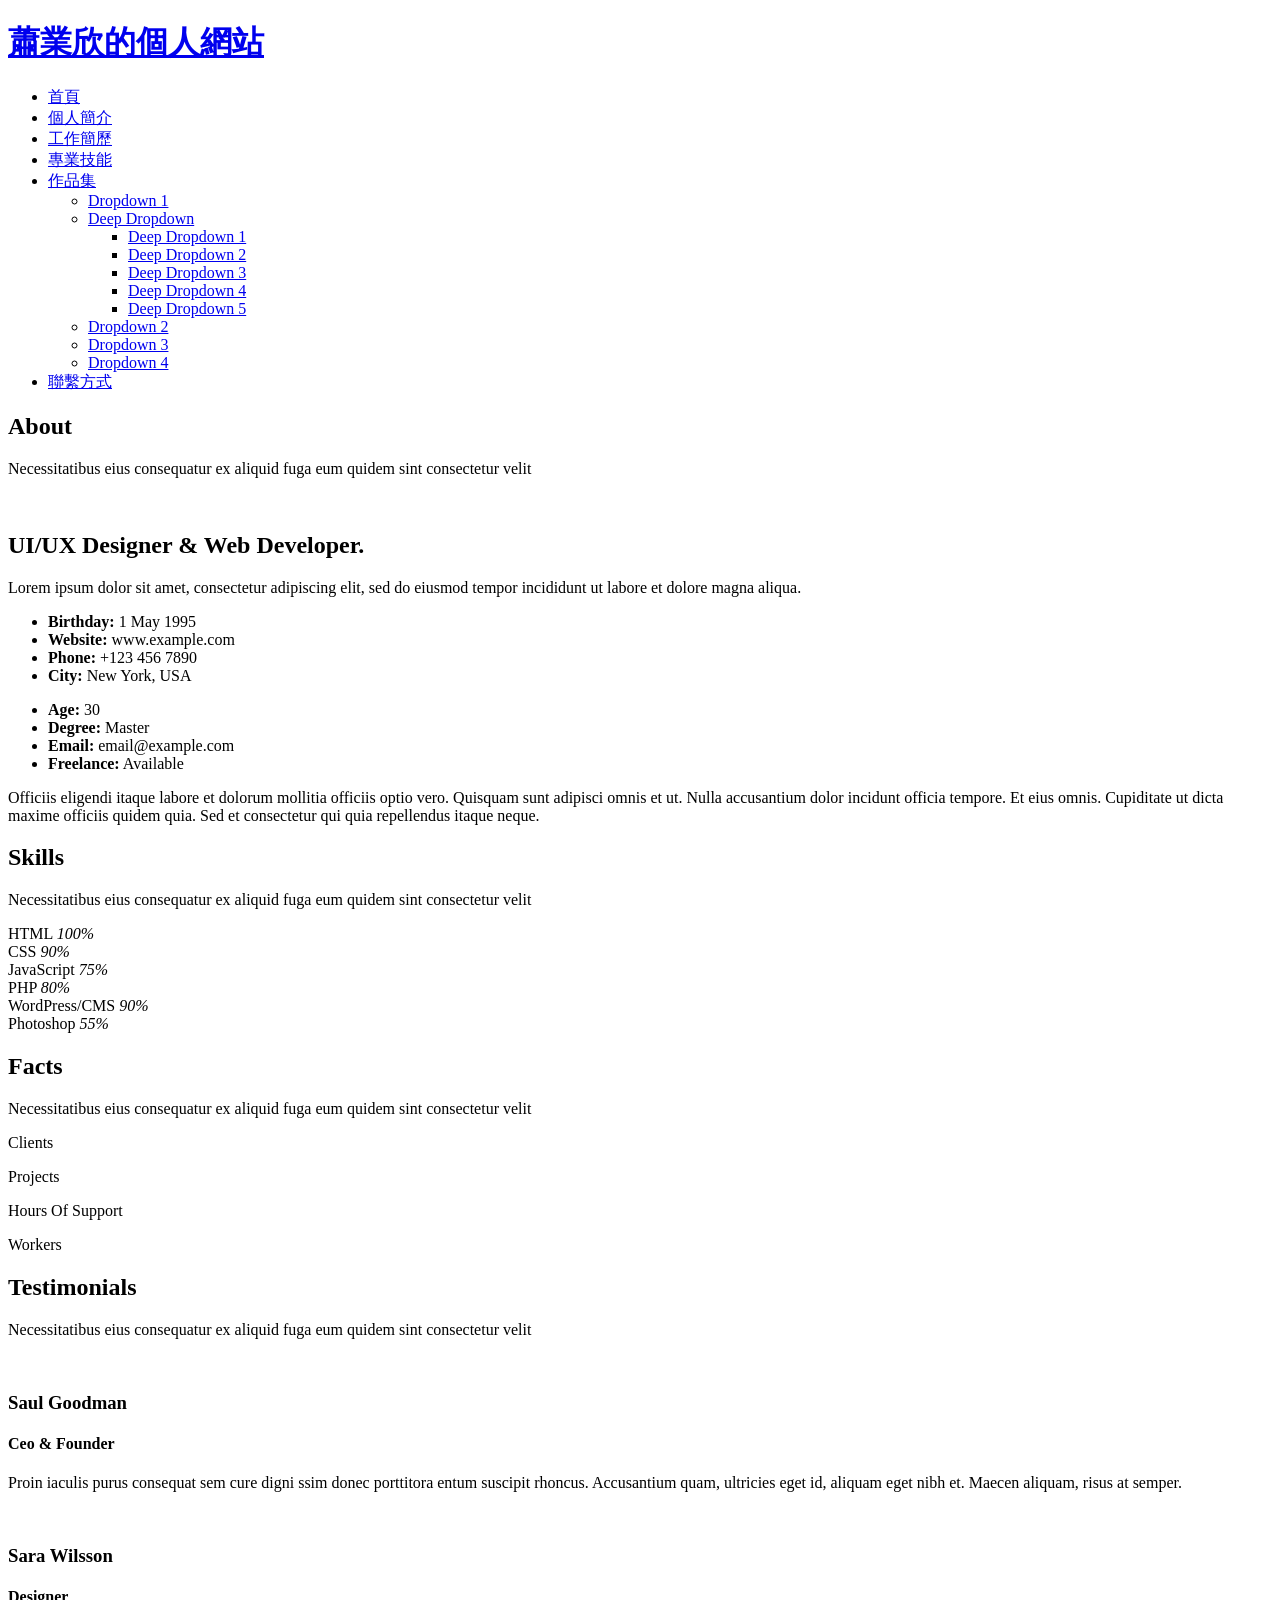
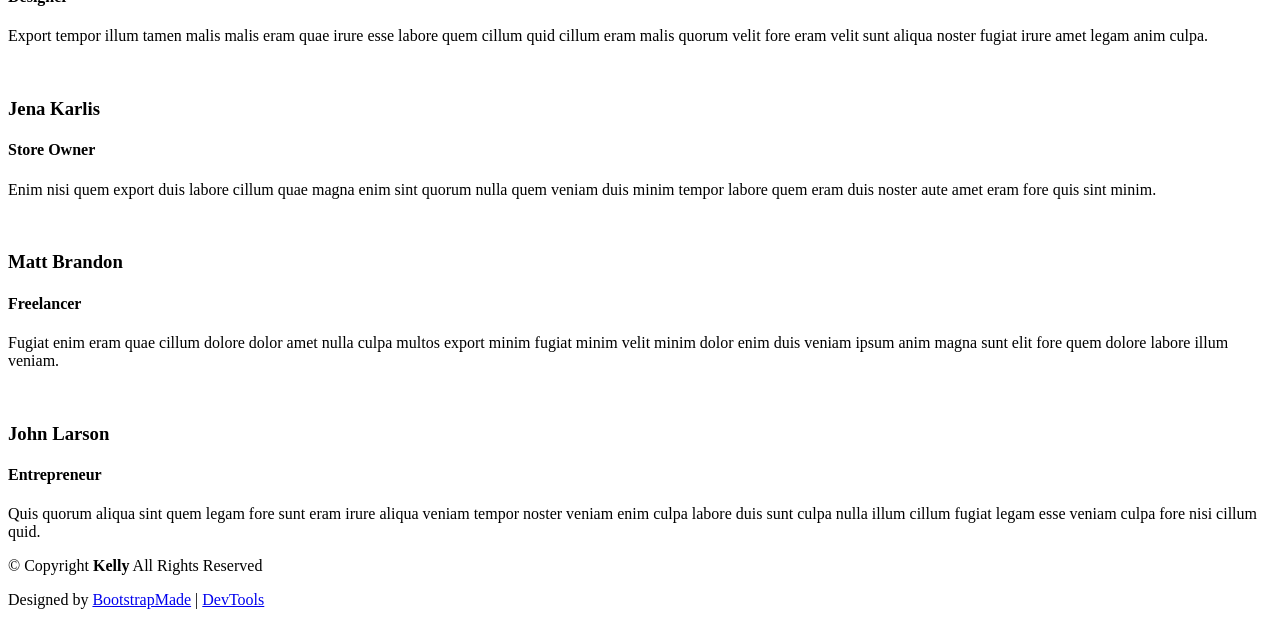
==== about.html @ e8764e99 "Add files via upload" ====
<!DOCTYPE html>
<html lang="en">

<head>
  <meta charset="utf-8">
  <meta content="width=device-width, initial-scale=1.0" name="viewport">
  <title>About - Kelly Bootstrap Template</title>
  <meta name="description" content="">
  <meta name="keywords" content="">

  <!-- Favicons -->
  <link href="assets/img/favicon.png" rel="icon">
  <link href="assets/img/apple-touch-icon.png" rel="apple-touch-icon">

  <!-- Fonts -->
  <link href="https://fonts.googleapis.com" rel="preconnect">
  <link href="https://fonts.gstatic.com" rel="preconnect" crossorigin>
  <link href="https://fonts.googleapis.com/css2?family=Roboto:ital,wght@0,100;0,300;0,400;0,500;0,700;0,900;1,100;1,300;1,400;1,500;1,700;1,900&family=Poppins:ital,wght@0,100;0,200;0,300;0,400;0,500;0,600;0,700;0,800;0,900;1,100;1,200;1,300;1,400;1,500;1,600;1,700;1,800;1,900&family=Raleway:ital,wght@0,100;0,200;0,300;0,400;0,500;0,600;0,700;0,800;0,900;1,100;1,200;1,300;1,400;1,500;1,600;1,700;1,800;1,900&display=swap" rel="stylesheet">

  <!-- Vendor CSS Files -->
  <link href="assets/vendor/bootstrap/css/bootstrap.min.css" rel="stylesheet">
  <link href="assets/vendor/bootstrap-icons/bootstrap-icons.css" rel="stylesheet">
  <link href="assets/vendor/aos/aos.css" rel="stylesheet">
  <link href="assets/vendor/swiper/swiper-bundle.min.css" rel="stylesheet">
  <link href="assets/vendor/glightbox/css/glightbox.min.css" rel="stylesheet">

  <!-- Main CSS File -->
  <link href="assets/css/main.css" rel="stylesheet">

  <!-- =======================================================
  * Template Name: Kelly
  * Template URL: https://bootstrapmade.com/kelly-free-bootstrap-cv-resume-html-template/
  * Updated: Aug 07 2024 with Bootstrap v5.3.3
  * Author: BootstrapMade.com
  * License: https://bootstrapmade.com/license/
  ======================================================== -->
</head>

<body class="about-page">

 <header id="header" class="header d-flex align-items-center light-background sticky-top">
    <div class="container-fluid position-relative d-flex align-items-center justify-content-between">

      <a href="index.html" class="logo d-flex align-items-center me-auto me-xl-0">
        <!-- Uncomment the line below if you also wish to use an image logo -->
        <!-- <img src="assets/img/logo.png" alt=""> -->
        <h1 class="sitename">蕭業欣的個人網站</h1>
      </a>

      <nav id="navmenu" class="navmenu">
        <ul>
          <li><a href="index.html" class="active">首頁</a></li>
          <li><a href="about.html">個人簡介</a></li>
          <li><a href="resume.html">工作簡歷</a></li>
          <li><a href="services.html">專業技能</a></li>
          <!--<li><a href="portfolio.html">Portfolio</a></li>-->
          <li class="dropdown"><a href="#"><span>作品集</span> <i class="bi bi-chevron-down toggle-dropdown"></i></a>
            <ul>
              <li><a href="#">Dropdown 1</a></li>
              <li class="dropdown"><a href="#"><span>Deep Dropdown</span> <i class="bi bi-chevron-down toggle-dropdown"></i></a>
                <ul>
                  <li><a href="#">Deep Dropdown 1</a></li>
                  <li><a href="#">Deep Dropdown 2</a></li>
                  <li><a href="#">Deep Dropdown 3</a></li>
                  <li><a href="#">Deep Dropdown 4</a></li>
                  <li><a href="#">Deep Dropdown 5</a></li>
                </ul>
              </li>
              <li><a href="#">Dropdown 2</a></li>
              <li><a href="#">Dropdown 3</a></li>
              <li><a href="#">Dropdown 4</a></li>
            </ul>
          </li>
          <li><a href="contact.html">聯繫方式</a></li>
        </ul>
        <i class="mobile-nav-toggle d-xl-none bi bi-list"></i>
      </nav>

      <div class="header-social-links">
        <a href="#" class="facebook"><i class="bi bi-facebook"></i></a>
      </div>

    </div>
  </header>

  <main class="main">

    <!-- About Section -->
    <section id="about" class="about section">

      <!-- Section Title -->
      <div class="container section-title" data-aos="fade-up">
        <h2>About</h2>
        <p>Necessitatibus eius consequatur ex aliquid fuga eum quidem sint consectetur velit</p>
      </div><!-- End Section Title -->

      <div class="container" data-aos="fade-up" data-aos-delay="100">

        <div class="row gy-4 justify-content-center">
          <div class="col-lg-4">
            <img src="assets/img/profile-img.jpg" class="img-fluid" alt="">
          </div>
          <div class="col-lg-8 content">
            <h2>UI/UX Designer &amp; Web Developer.</h2>
            <p class="fst-italic py-3">
              Lorem ipsum dolor sit amet, consectetur adipiscing elit, sed do eiusmod tempor incididunt ut labore et dolore
              magna aliqua.
            </p>
            <div class="row">
              <div class="col-lg-6">
                <ul>
                  <li><i class="bi bi-chevron-right"></i> <strong>Birthday:</strong> <span>1 May 1995</span></li>
                  <li><i class="bi bi-chevron-right"></i> <strong>Website:</strong> <span>www.example.com</span></li>
                  <li><i class="bi bi-chevron-right"></i> <strong>Phone:</strong> <span>+123 456 7890</span></li>
                  <li><i class="bi bi-chevron-right"></i> <strong>City:</strong> <span>New York, USA</span></li>
                </ul>
              </div>
              <div class="col-lg-6">
                <ul>
                  <li><i class="bi bi-chevron-right"></i> <strong>Age:</strong> <span>30</span></li>
                  <li><i class="bi bi-chevron-right"></i> <strong>Degree:</strong> <span>Master</span></li>
                  <li><i class="bi bi-chevron-right"></i> <strong>Email:</strong> <span>email@example.com</span></li>
                  <li><i class="bi bi-chevron-right"></i> <strong>Freelance:</strong> <span>Available</span></li>
                </ul>
              </div>
            </div>
            <p class="py-3">
              Officiis eligendi itaque labore et dolorum mollitia officiis optio vero. Quisquam sunt adipisci omnis et ut. Nulla accusantium dolor incidunt officia tempore. Et eius omnis.
              Cupiditate ut dicta maxime officiis quidem quia. Sed et consectetur qui quia repellendus itaque neque.
            </p>
          </div>
        </div>

      </div>

    </section><!-- /About Section -->

    <!-- Skills Section -->
    <section id="skills" class="skills section">

      <!-- Section Title -->
      <div class="container section-title" data-aos="fade-up">
        <h2>Skills</h2>
        <p>Necessitatibus eius consequatur ex aliquid fuga eum quidem sint consectetur velit</p>
      </div><!-- End Section Title -->

      <div class="container" data-aos="fade-up" data-aos-delay="100">

        <div class="row skills-content skills-animation">

          <div class="col-lg-6">

            <div class="progress">
              <span class="skill"><span>HTML</span> <i class="val">100%</i></span>
              <div class="progress-bar-wrap">
                <div class="progress-bar" role="progressbar" aria-valuenow="100" aria-valuemin="0" aria-valuemax="100"></div>
              </div>
            </div><!-- End Skills Item -->

            <div class="progress">
              <span class="skill"><span>CSS</span> <i class="val">90%</i></span>
              <div class="progress-bar-wrap">
                <div class="progress-bar" role="progressbar" aria-valuenow="90" aria-valuemin="0" aria-valuemax="100"></div>
              </div>
            </div><!-- End Skills Item -->

            <div class="progress">
              <span class="skill"><span>JavaScript</span> <i class="val">75%</i></span>
              <div class="progress-bar-wrap">
                <div class="progress-bar" role="progressbar" aria-valuenow="75" aria-valuemin="0" aria-valuemax="100"></div>
              </div>
            </div><!-- End Skills Item -->

          </div>

          <div class="col-lg-6">

            <div class="progress">
              <span class="skill"><span>PHP</span> <i class="val">80%</i></span>
              <div class="progress-bar-wrap">
                <div class="progress-bar" role="progressbar" aria-valuenow="80" aria-valuemin="0" aria-valuemax="100"></div>
              </div>
            </div><!-- End Skills Item -->

            <div class="progress">
              <span class="skill"><span>WordPress/CMS</span> <i class="val">90%</i></span>
              <div class="progress-bar-wrap">
                <div class="progress-bar" role="progressbar" aria-valuenow="90" aria-valuemin="0" aria-valuemax="100"></div>
              </div>
            </div><!-- End Skills Item -->

            <div class="progress">
              <span class="skill"><span>Photoshop</span> <i class="val">55%</i></span>
              <div class="progress-bar-wrap">
                <div class="progress-bar" role="progressbar" aria-valuenow="55" aria-valuemin="0" aria-valuemax="100"></div>
              </div>
            </div><!-- End Skills Item -->

          </div>

        </div>

      </div>

    </section><!-- /Skills Section -->

    <!-- Stats Section -->
    <section id="stats" class="stats section">

      <!-- Section Title -->
      <div class="container section-title" data-aos="fade-up">
        <h2>Facts</h2>
        <p>Necessitatibus eius consequatur ex aliquid fuga eum quidem sint consectetur velit</p>
      </div><!-- End Section Title -->

      <div class="container" data-aos="fade-up" data-aos-delay="100">

        <div class="row gy-4">

          <div class="col-lg-3 col-md-6">
            <div class="stats-item text-center w-100 h-100">
              <span data-purecounter-start="0" data-purecounter-end="232" data-purecounter-duration="1" class="purecounter"></span>
              <p>Clients</p>
            </div>
          </div><!-- End Stats Item -->

          <div class="col-lg-3 col-md-6">
            <div class="stats-item text-center w-100 h-100">
              <span data-purecounter-start="0" data-purecounter-end="521" data-purecounter-duration="1" class="purecounter"></span>
              <p>Projects</p>
            </div>
          </div><!-- End Stats Item -->

          <div class="col-lg-3 col-md-6">
            <div class="stats-item text-center w-100 h-100">
              <span data-purecounter-start="0" data-purecounter-end="1453" data-purecounter-duration="1" class="purecounter"></span>
              <p>Hours Of Support</p>
            </div>
          </div><!-- End Stats Item -->

          <div class="col-lg-3 col-md-6">
            <div class="stats-item text-center w-100 h-100">
              <span data-purecounter-start="0" data-purecounter-end="32" data-purecounter-duration="1" class="purecounter"></span>
              <p>Workers</p>
            </div>
          </div><!-- End Stats Item -->

        </div>

      </div>

    </section><!-- /Stats Section -->

    <!-- Testimonials Section -->
    <section id="testimonials" class="testimonials section">

      <!-- Section Title -->
      <div class="container section-title" data-aos="fade-up">
        <h2>Testimonials</h2>
        <p>Necessitatibus eius consequatur ex aliquid fuga eum quidem sint consectetur velit</p>
      </div><!-- End Section Title -->

      <div class="container" data-aos="fade-up" data-aos-delay="100">

        <div class="swiper init-swiper">
          <script type="application/json" class="swiper-config">
            {
              "loop": true,
              "speed": 600,
              "autoplay": {
                "delay": 5000
              },
              "slidesPerView": "auto",
              "pagination": {
                "el": ".swiper-pagination",
                "type": "bullets",
                "clickable": true
              }
            }
          </script>
          <div class="swiper-wrapper">

            <div class="swiper-slide">
              <div class="testimonial-item">
                <img src="assets/img/testimonials/testimonials-1.jpg" class="testimonial-img" alt="">
                <h3>Saul Goodman</h3>
                <h4>Ceo &amp; Founder</h4>
                <div class="stars">
                  <i class="bi bi-star-fill"></i><i class="bi bi-star-fill"></i><i class="bi bi-star-fill"></i><i class="bi bi-star-fill"></i><i class="bi bi-star-fill"></i>
                </div>
                <p>
                  <i class="bi bi-quote quote-icon-left"></i>
                  <span>Proin iaculis purus consequat sem cure digni ssim donec porttitora entum suscipit rhoncus. Accusantium quam, ultricies eget id, aliquam eget nibh et. Maecen aliquam, risus at semper.</span>
                  <i class="bi bi-quote quote-icon-right"></i>
                </p>
              </div>
            </div><!-- End testimonial item -->

            <div class="swiper-slide">
              <div class="testimonial-item">
                <img src="assets/img/testimonials/testimonials-2.jpg" class="testimonial-img" alt="">
                <h3>Sara Wilsson</h3>
                <h4>Designer</h4>
                <div class="stars">
                  <i class="bi bi-star-fill"></i><i class="bi bi-star-fill"></i><i class="bi bi-star-fill"></i><i class="bi bi-star-fill"></i><i class="bi bi-star-fill"></i>
                </div>
                <p>
                  <i class="bi bi-quote quote-icon-left"></i>
                  <span>Export tempor illum tamen malis malis eram quae irure esse labore quem cillum quid cillum eram malis quorum velit fore eram velit sunt aliqua noster fugiat irure amet legam anim culpa.</span>
                  <i class="bi bi-quote quote-icon-right"></i>
                </p>
              </div>
            </div><!-- End testimonial item -->

            <div class="swiper-slide">
              <div class="testimonial-item">
                <img src="assets/img/testimonials/testimonials-3.jpg" class="testimonial-img" alt="">
                <h3>Jena Karlis</h3>
                <h4>Store Owner</h4>
                <div class="stars">
                  <i class="bi bi-star-fill"></i><i class="bi bi-star-fill"></i><i class="bi bi-star-fill"></i><i class="bi bi-star-fill"></i><i class="bi bi-star-fill"></i>
                </div>
                <p>
                  <i class="bi bi-quote quote-icon-left"></i>
                  <span>Enim nisi quem export duis labore cillum quae magna enim sint quorum nulla quem veniam duis minim tempor labore quem eram duis noster aute amet eram fore quis sint minim.</span>
                  <i class="bi bi-quote quote-icon-right"></i>
                </p>
              </div>
            </div><!-- End testimonial item -->

            <div class="swiper-slide">
              <div class="testimonial-item">
                <img src="assets/img/testimonials/testimonials-4.jpg" class="testimonial-img" alt="">
                <h3>Matt Brandon</h3>
                <h4>Freelancer</h4>
                <div class="stars">
                  <i class="bi bi-star-fill"></i><i class="bi bi-star-fill"></i><i class="bi bi-star-fill"></i><i class="bi bi-star-fill"></i><i class="bi bi-star-fill"></i>
                </div>
                <p>
                  <i class="bi bi-quote quote-icon-left"></i>
                  <span>Fugiat enim eram quae cillum dolore dolor amet nulla culpa multos export minim fugiat minim velit minim dolor enim duis veniam ipsum anim magna sunt elit fore quem dolore labore illum veniam.</span>
                  <i class="bi bi-quote quote-icon-right"></i>
                </p>
              </div>
            </div><!-- End testimonial item -->

            <div class="swiper-slide">
              <div class="testimonial-item">
                <img src="assets/img/testimonials/testimonials-5.jpg" class="testimonial-img" alt="">
                <h3>John Larson</h3>
                <h4>Entrepreneur</h4>
                <div class="stars">
                  <i class="bi bi-star-fill"></i><i class="bi bi-star-fill"></i><i class="bi bi-star-fill"></i><i class="bi bi-star-fill"></i><i class="bi bi-star-fill"></i>
                </div>
                <p>
                  <i class="bi bi-quote quote-icon-left"></i>
                  <span>Quis quorum aliqua sint quem legam fore sunt eram irure aliqua veniam tempor noster veniam enim culpa labore duis sunt culpa nulla illum cillum fugiat legam esse veniam culpa fore nisi cillum quid.</span>
                  <i class="bi bi-quote quote-icon-right"></i>
                </p>
              </div>
            </div><!-- End testimonial item -->

          </div>
          <div class="swiper-pagination"></div>
        </div>

      </div>

    </section><!-- /Testimonials Section -->

  </main>

  <footer id="footer" class="footer light-background">

    <div class="container">
      <div class="copyright text-center ">
        <p>© <span>Copyright</span> <strong class="px-1 sitename">Kelly</strong> <span>All Rights Reserved<br></span></p>
      </div>
      <div class="social-links d-flex justify-content-center">
        <a href=""><i class="bi bi-facebook"></i></a>
      </div>
      <div class="credits">
        <!-- All the links in the footer should remain intact. -->
        <!-- You can delete the links only if you've purchased the pro version. -->
        <!-- Licensing information: https://bootstrapmade.com/license/ -->
        <!-- Purchase the pro version with working PHP/AJAX contact form: [buy-url] -->
        Designed by <a href="https://bootstrapmade.com/">BootstrapMade</a> | <a href="https://bootstrapmade.com/tools/">DevTools</a>
      </div>
    </div>

  </footer>

  <!-- Scroll Top -->
  <a href="#" id="scroll-top" class="scroll-top d-flex align-items-center justify-content-center"><i class="bi bi-arrow-up-short"></i></a>

  <!-- Preloader -->
  <div id="preloader"></div>

  <!-- Vendor JS Files -->
  <script src="assets/vendor/bootstrap/js/bootstrap.bundle.min.js"></script>
  <script src="assets/vendor/php-email-form/validate.js"></script>
  <script src="assets/vendor/aos/aos.js"></script>
  <script src="assets/vendor/waypoints/noframework.waypoints.js"></script>
  <script src="assets/vendor/purecounter/purecounter_vanilla.js"></script>
  <script src="assets/vendor/swiper/swiper-bundle.min.js"></script>
  <script src="assets/vendor/glightbox/js/glightbox.min.js"></script>
  <script src="assets/vendor/imagesloaded/imagesloaded.pkgd.min.js"></script>
  <script src="assets/vendor/isotope-layout/isotope.pkgd.min.js"></script>

  <!-- Main JS File -->
  <script src="assets/js/main.js"></script>

</body>

</html>
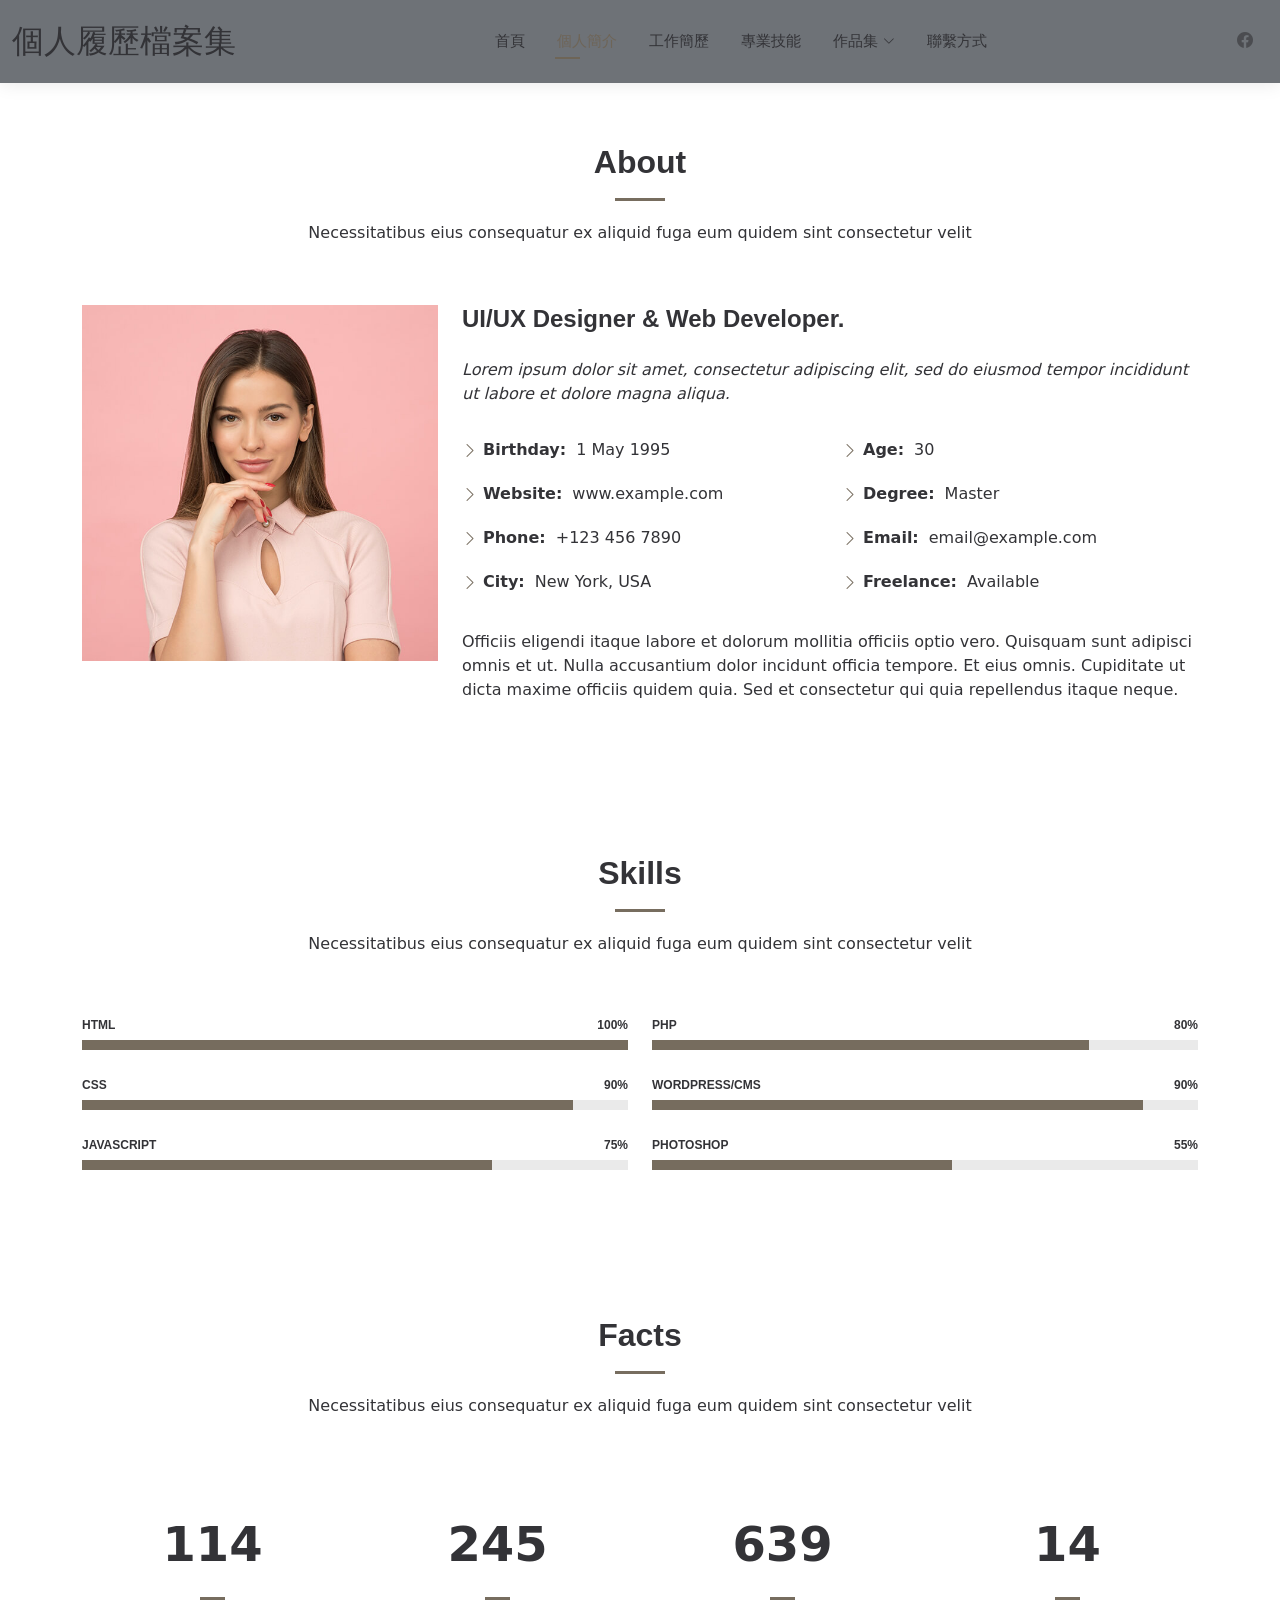
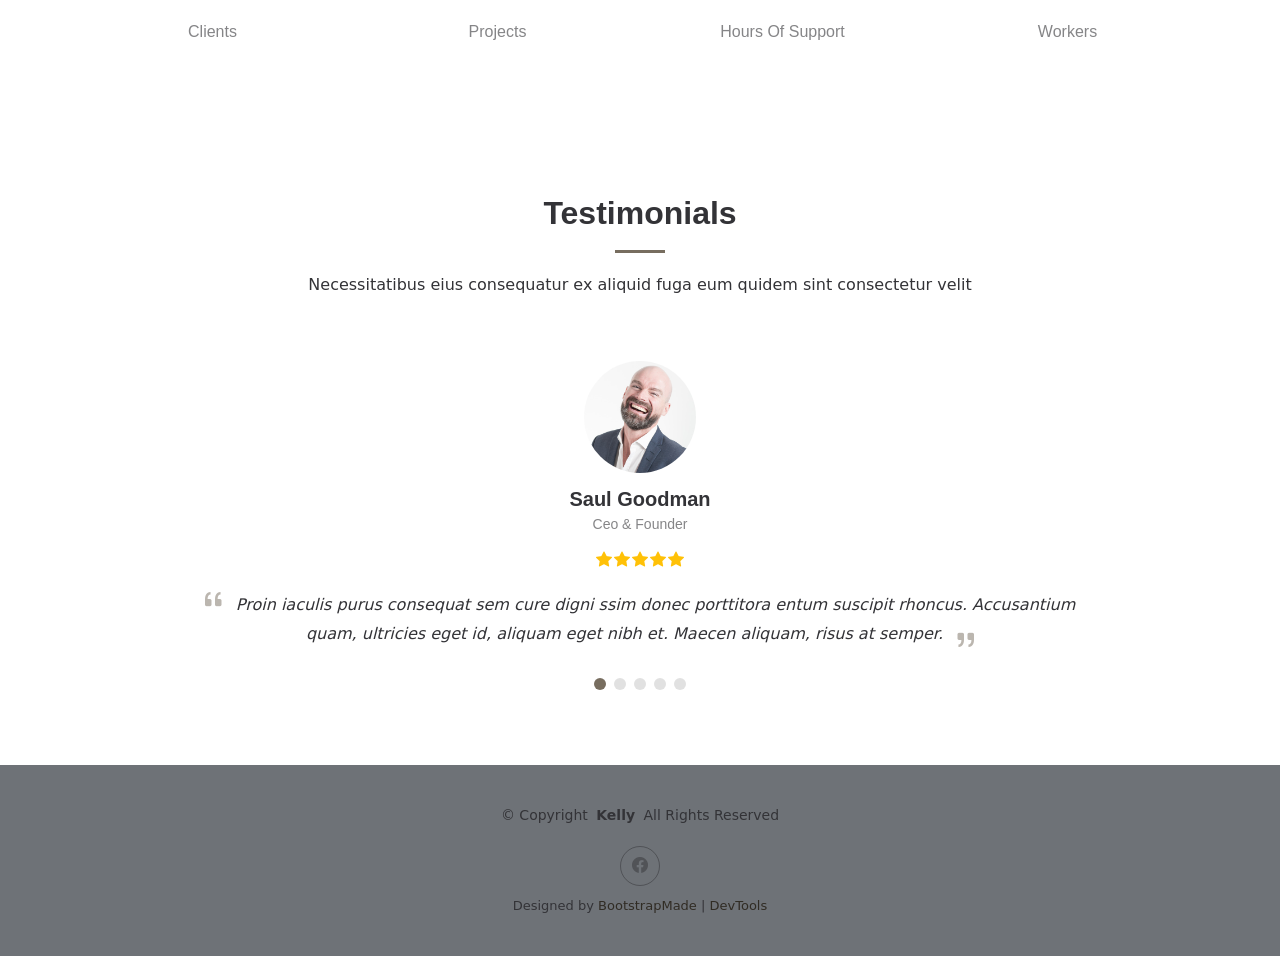
==== commit 49d50ee0: "Add files via upload" ====
--- a/about.html
+++ b/about.html
@@ -44,13 +44,13 @@
       <a href="index.html" class="logo d-flex align-items-center me-auto me-xl-0">
         <!-- Uncomment the line below if you also wish to use an image logo -->
         <!-- <img src="assets/img/logo.png" alt=""> -->
-        <h1 class="sitename">蕭業欣的個人網站</h1>
+        <h1 class="sitename">個人履歷檔案集</h1>
       </a>
 
       <nav id="navmenu" class="navmenu">
         <ul>
-          <li><a href="index.html" class="active">首頁</a></li>
-          <li><a href="about.html">個人簡介</a></li>
+          <li><a href="index.html">首頁</a></li>
+          <li><a href="about.html" class="active">個人簡介</a></li>
           <li><a href="resume.html">工作簡歷</a></li>
           <li><a href="services.html">專業技能</a></li>
           <!--<li><a href="portfolio.html">Portfolio</a></li>-->
@@ -77,7 +77,7 @@
       </nav>
 
       <div class="header-social-links">
-        <a href="#" class="facebook"><i class="bi bi-facebook"></i></a>
+        <a href="https://www.facebook.com/xiao.ye.xin?mibextid=wwXIfr&mibextid=wwXIfr" class="facebook" target="_blank"><i class="bi bi-facebook"></i></a>
       </div>
 
     </div>
@@ -377,7 +377,7 @@
         <p>© <span>Copyright</span> <strong class="px-1 sitename">Kelly</strong> <span>All Rights Reserved<br></span></p>
       </div>
       <div class="social-links d-flex justify-content-center">
-        <a href=""><i class="bi bi-facebook"></i></a>
+        <a href="https://www.facebook.com/xiao.ye.xin?mibextid=wwXIfr&mibextid=wwXIfr" class="facebook" target="_blank"><i class="bi bi-facebook"></i></a>
       </div>
       <div class="credits">
         <!-- All the links in the footer should remain intact. -->
--- a/assets/css/main.css
+++ b/assets/css/main.css
@@ -0,0 +1,1423 @@
+/**
+* Template Name: Kelly
+* Template URL: https://bootstrapmade.com/kelly-free-bootstrap-cv-resume-html-template/
+* Updated: Aug 07 2024 with Bootstrap v5.3.3
+* Author: BootstrapMade.com
+* License: https://bootstrapmade.com/license/
+*/
+
+/*--------------------------------------------------------------
+# Font & Color Variables
+# Help: https://bootstrapmade.com/color-system/
+--------------------------------------------------------------*/
+/* Fonts */
+:root {
+  --default-font: "Roboto",  system-ui, -apple-system, "Segoe UI", Roboto, "Helvetica Neue", Arial, "Noto Sans", "Liberation Sans", sans-serif, "Apple Color Emoji", "Segoe UI Emoji", "Segoe UI Symbol", "Noto Color Emoji";
+  --heading-font: "Raleway",  sans-serif;
+  --nav-font: "Poppins",  sans-serif;
+}
+
+/* Global Colors - The following color variables are used throughout the website. Updating them here will change the color scheme of the entire website */
+:root { 
+  --background-color: #ffffff; /* Background color for the entire website, including individual sections */
+  --default-color: #333337; /* Default color used for the majority of the text content across the entire website */
+  --heading-color: #333337; /* Color for headings, subheadings and title throughout the website */
+  --accent-color: #6f6455f0; /* Accent color that represents your brand on the website. It's used for buttons, links, and other elements that need to stand out */
+  --surface-color: #ffffff; /* The surface color is used as a background of boxed elements within sections, such as cards, icon boxes, or other elements that require a visual separation from the global background. */
+  --contrast-color: #ffffff; /* Contrast color for text, ensuring readability against backgrounds of accent, heading, or default colors. */
+}
+
+/* Nav Menu Colors - The following color variables are used specifically for the navigation menu. They are separate from the global colors to allow for more customization options */
+:root {
+  --nav-color: #333337;  /* The default color of the main navmenu links */
+  --nav-hover-color: #6f6455f0; /* Applied to main navmenu links when they are hovered over or active */
+  --nav-mobile-background-color: #ffffff; /* Used as the background color for mobile navigation menu */
+  --nav-dropdown-background-color: #ffffff; /* Used as the background color for dropdown items that appear when hovering over primary navigation items */
+  --nav-dropdown-color: #333337; /* Used for navigation links of the dropdown items in the navigation menu. */
+  --nav-dropdown-hover-color: #6f6455f0; /* Similar to --nav-hover-color, this color is applied to dropdown navigation links when they are hovered over. */
+}
+
+/* Color Presets - These classes override global colors when applied to any section or element, providing reuse of the sam color scheme. */
+
+.light-background {
+  --background-color: #6e7277;
+  --surface-color: #ffffff;
+}
+
+.dark-background {
+  --background-color: #060606;
+  --default-color: #ffffff;
+  --heading-color: #ffffff;
+  --surface-color: #252525;
+  --contrast-color: #ffffff;
+}
+
+/* Smooth scroll */
+:root {
+  scroll-behavior: smooth;
+}
+
+/*--------------------------------------------------------------
+# General Styling & Shared Classes
+--------------------------------------------------------------*/
+body {
+  color: var(--default-color);
+  background-color: var(--background-color);
+  font-family: var(--default-font);
+}
+
+a {
+  color: #2d271ff0;
+  text-decoration: none;
+  transition: 0.3s;
+}
+
+a:hover {
+  color: color-mix(in srgb, var(--accent-color), transparent 25%);
+  text-decoration: none;
+}
+
+h1,
+h2,
+h3,
+h4,
+h5,
+h6 {
+  color: var(--heading-color);
+  font-family: var(--heading-font);
+}
+
+/* PHP Email Form Messages
+------------------------------*/
+.php-email-form .error-message {
+  display: none;
+  background: #df1529;
+  color: #ffffff;
+  text-align: left;
+  padding: 15px;
+  margin-bottom: 24px;
+  font-weight: 600;
+}
+
+.php-email-form .sent-message {
+  display: none;
+  color: #ffffff;
+  background: #059652;
+  text-align: center;
+  padding: 15px;
+  margin-bottom: 24px;
+  font-weight: 600;
+}
+
+.php-email-form .loading {
+  display: none;
+  background: var(--surface-color);
+  text-align: center;
+  padding: 15px;
+  margin-bottom: 24px;
+}
+
+.php-email-form .loading:before {
+  content: "";
+  display: inline-block;
+  border-radius: 50%;
+  width: 24px;
+  height: 24px;
+  margin: 0 10px -6px 0;
+  border: 3px solid var(--accent-color);
+  border-top-color: var(--surface-color);
+  animation: php-email-form-loading 1s linear infinite;
+}
+
+@keyframes php-email-form-loading {
+  0% {
+    transform: rotate(0deg);
+  }
+
+  100% {
+    transform: rotate(360deg);
+  }
+}
+
+/*--------------------------------------------------------------
+# Global Header
+--------------------------------------------------------------*/
+.header {
+  color: var(--default-color);
+  background-color: var(--background-color);
+  padding: 15px 0;
+  transition: all 0.5s;
+  z-index: 997;
+  box-shadow: 0px 0 18px rgba(0, 0, 0, 0.1);
+}
+
+.header .logo {
+  line-height: 1;
+}
+
+.header .logo img {
+  max-height: 36px;
+  margin-right: 8px;
+}
+
+.header .logo h1 {
+  font-size: 32px;
+  margin: 0;
+  font-weight: 300;
+  text-transform: uppercase;
+  color: var(--heading-color);
+}
+
+.header .header-social-links {
+  padding-right: 15px;
+}
+
+.header .header-social-links a {
+  color: color-mix(in srgb, var(--default-color), transparent 40%);
+  padding-left: 6px;
+  display: inline-block;
+  transition: 0.3s;
+  font-size: 16px;
+}
+
+.header .header-social-links a:hover {
+  color: var(--accent-color);
+}
+
+.header .header-social-links a i {
+  line-height: 0px;
+}
+
+@media (max-width: 1200px) {
+  .header .logo {
+    order: 1;
+  }
+
+  .header .header-social-links {
+    order: 2;
+  }
+
+  .header .navmenu {
+    order: 3;
+  }
+}
+
+/*--------------------------------------------------------------
+# Navigation Menu
+--------------------------------------------------------------*/
+/* Desktop Navigation */
+@media (min-width: 1200px) {
+  .navmenu {
+    padding: 0;
+  }
+
+  .navmenu ul {
+    margin: 0;
+    padding: 0;
+    display: flex;
+    list-style: none;
+    align-items: center;
+  }
+
+  .navmenu li {
+    position: relative;
+  }
+
+  .navmenu>ul>li {
+    white-space: nowrap;
+    padding: 15px 14px;
+  }
+
+  .navmenu>ul>li:last-child {
+    padding-right: 0;
+  }
+
+  .navmenu a,
+  .navmenu a:focus {
+    color: var(--nav-color);
+    font-size: 15px;
+    padding: 0 2px;
+    font-family: var(--nav-font);
+    font-weight: 400;
+    display: flex;
+    align-items: center;
+    justify-content: space-between;
+    white-space: nowrap;
+    transition: 0.3s;
+    position: relative;
+  }
+
+  .navmenu a i,
+  .navmenu a:focus i {
+    font-size: 12px;
+    line-height: 0;
+    margin-left: 5px;
+    transition: 0.3s;
+  }
+
+  .navmenu>ul>li>a:before {
+    content: "";
+    position: absolute;
+    height: 2px;
+    bottom: -6px;
+    left: 0;
+    background-color: var(--nav-hover-color);
+    visibility: hidden;
+    width: 0px;
+    transition: all 0.3s ease-in-out 0s;
+  }
+
+  .navmenu a:hover:before,
+  .navmenu li:hover>a:before,
+  .navmenu .active:before {
+    visibility: visible;
+    width: 25px;
+  }
+
+  .navmenu li:hover>a,
+  .navmenu .active,
+  .navmenu .active:focus {
+    color: var(--nav-hover-color);
+  }
+
+  .navmenu .dropdown ul {
+    margin: 0;
+    padding: 10px 0;
+    background: var(--nav-dropdown-background-color);
+    display: block;
+    position: absolute;
+    visibility: hidden;
+    left: 14px;
+    top: 130%;
+    opacity: 0;
+    transition: 0.3s;
+    border-radius: 4px;
+    z-index: 99;
+    box-shadow: 0px 0px 30px rgba(0, 0, 0, 0.1);
+  }
+
+  .navmenu .dropdown ul li {
+    min-width: 200px;
+  }
+
+  .navmenu .dropdown ul a {
+    padding: 10px 20px;
+    font-size: 15px;
+    text-transform: none;
+    color: var(--nav-dropdown-color);
+  }
+
+  .navmenu .dropdown ul a i {
+    font-size: 12px;
+  }
+
+  .navmenu .dropdown ul a:hover,
+  .navmenu .dropdown ul .active:hover,
+  .navmenu .dropdown ul li:hover>a {
+    color: var(--nav-dropdown-hover-color);
+  }
+
+  .navmenu .dropdown:hover>ul {
+    opacity: 1;
+    top: 100%;
+    visibility: visible;
+  }
+
+  .navmenu .dropdown .dropdown ul {
+    top: 0;
+    left: -90%;
+    visibility: hidden;
+  }
+
+  .navmenu .dropdown .dropdown:hover>ul {
+    opacity: 1;
+    top: 0;
+    left: -100%;
+    visibility: visible;
+  }
+}
+
+/* Mobile Navigation */
+@media (max-width: 1199px) {
+  .mobile-nav-toggle {
+    color: var(--nav-color);
+    font-size: 28px;
+    line-height: 0;
+    margin-right: 10px;
+    cursor: pointer;
+    transition: color 0.3s;
+  }
+
+  .navmenu {
+    padding: 0;
+    z-index: 9997;
+  }
+
+  .navmenu ul {
+    display: none;
+    list-style: none;
+    position: absolute;
+    inset: 60px 20px 20px 20px;
+    padding: 10px 0;
+    margin: 0;
+    border-radius: 6px;
+    background-color: var(--nav-mobile-background-color);
+    border: 1px solid color-mix(in srgb, var(--default-color), transparent 90%);
+    box-shadow: none;
+    overflow-y: auto;
+    transition: 0.3s;
+    z-index: 9998;
+  }
+
+  .navmenu a,
+  .navmenu a:focus {
+    color: var(--nav-dropdown-color);
+    padding: 10px 20px;
+    font-family: var(--nav-font);
+    font-size: 17px;
+    font-weight: 500;
+    display: flex;
+    align-items: center;
+    justify-content: space-between;
+    white-space: nowrap;
+    transition: 0.3s;
+  }
+
+  .navmenu a i,
+  .navmenu a:focus i {
+    font-size: 12px;
+    line-height: 0;
+    margin-left: 5px;
+    width: 30px;
+    height: 30px;
+    display: flex;
+    align-items: center;
+    justify-content: center;
+    border-radius: 50%;
+    transition: 0.3s;
+    background-color: color-mix(in srgb, var(--accent-color), transparent 90%);
+  }
+
+  .navmenu a i:hover,
+  .navmenu a:focus i:hover {
+    background-color: var(--accent-color);
+    color: var(--contrast-color);
+  }
+
+  .navmenu a:hover,
+  .navmenu .active,
+  .navmenu .active:focus {
+    color: var(--nav-dropdown-hover-color);
+  }
+
+  .navmenu .active i,
+  .navmenu .active:focus i {
+    background-color: var(--accent-color);
+    color: var(--contrast-color);
+    transform: rotate(180deg);
+  }
+
+  .navmenu .dropdown ul {
+    position: static;
+    display: none;
+    z-index: 99;
+    padding: 10px 0;
+    margin: 10px 20px;
+    background-color: var(--nav-dropdown-background-color);
+    transition: all 0.5s ease-in-out;
+  }
+
+  .navmenu .dropdown ul ul {
+    background-color: rgba(33, 37, 41, 0.1);
+  }
+
+  .navmenu .dropdown>.dropdown-active {
+    display: block;
+    background-color: rgba(33, 37, 41, 0.03);
+  }
+
+  .mobile-nav-active {
+    overflow: hidden;
+  }
+
+  .mobile-nav-active .mobile-nav-toggle {
+    color: #fff;
+    position: absolute;
+    font-size: 32px;
+    top: 15px;
+    right: 15px;
+    margin-right: 0;
+    z-index: 9999;
+  }
+
+  .mobile-nav-active .navmenu {
+    position: fixed;
+    overflow: hidden;
+    inset: 0;
+    background: rgba(33, 37, 41, 0.8);
+    transition: 0.3s;
+  }
+
+  .mobile-nav-active .navmenu>ul {
+    display: block;
+  }
+}
+
+/*--------------------------------------------------------------
+# Global Footer
+--------------------------------------------------------------*/
+.footer {
+  color: var(--default-color);
+  background-color: var(--background-color);
+  font-size: 14px;
+  padding: 40px 0;
+  position: relative;
+}
+
+.footer .copyright p {
+  margin-bottom: 0;
+}
+
+.footer .social-links {
+  margin-top: 20px;
+}
+
+.footer .social-links a {
+  display: flex;
+  align-items: center;
+  justify-content: center;
+  width: 40px;
+  height: 40px;
+  border-radius: 50%;
+  border: 1px solid color-mix(in srgb, var(--default-color), transparent 50%);
+  font-size: 16px;
+  color: color-mix(in srgb, var(--default-color), transparent 50%);
+  margin: 0 5px;
+  transition: 0.3s;
+}
+
+.footer .social-links a:hover {
+  color: var(--accent-color);
+  border-color: var(--accent-color);
+}
+
+.footer .credits {
+  margin-top: 10px;
+  font-size: 13px;
+  text-align: center;
+}
+
+/*--------------------------------------------------------------
+# Preloader
+--------------------------------------------------------------*/
+#preloader {
+  position: fixed;
+  inset: 0;
+  z-index: 9999;
+  overflow: hidden;
+  background-color: var(--background-color);
+  transition: all 0.6s ease-out;
+  width: 100%;
+  height: 100vh;
+}
+
+#preloader:before,
+#preloader:after {
+  content: "";
+  position: absolute;
+  border: 4px solid var(--accent-color);
+  border-radius: 50%;
+  animation: animate-preloader 2s cubic-bezier(0, 0.2, 0.8, 1) infinite;
+}
+
+#preloader:after {
+  animation-delay: -0.5s;
+}
+
+@keyframes animate-preloader {
+  0% {
+    width: 10px;
+    height: 10px;
+    top: calc(50% - 5px);
+    left: calc(50% - 5px);
+    opacity: 1;
+  }
+
+  100% {
+    width: 72px;
+    height: 72px;
+    top: calc(50% - 36px);
+    left: calc(50% - 36px);
+    opacity: 0;
+  }
+}
+
+/*--------------------------------------------------------------
+# Scroll Top Button
+--------------------------------------------------------------*/
+.scroll-top {
+  position: fixed;
+  visibility: hidden;
+  opacity: 0;
+  right: 15px;
+  bottom: -15px;
+  z-index: 99999;
+  background-color: var(--accent-color);
+  width: 44px;
+  height: 44px;
+  border-radius: 50px;
+  transition: all 0.4s;
+}
+
+.scroll-top i {
+  font-size: 24px;
+  color: var(--contrast-color);
+  line-height: 0;
+}
+
+.scroll-top:hover {
+  background-color: color-mix(in srgb, var(--accent-color), transparent 20%);
+  color: var(--contrast-color);
+}
+
+.scroll-top.active {
+  visibility: visible;
+  opacity: 1;
+  bottom: 15px;
+}
+
+/*--------------------------------------------------------------
+# Disable aos animation delay on mobile devices
+--------------------------------------------------------------*/
+@media screen and (max-width: 768px) {
+  [data-aos-delay] {
+    transition-delay: 0 !important;
+  }
+}
+
+/*--------------------------------------------------------------
+# Global Page Titles & Breadcrumbs
+--------------------------------------------------------------*/
+.page-title {
+  color: var(--default-color);
+  background-color: var(--background-color);
+  padding: 25px 0;
+  position: relative;
+  border-bottom: 1px solid color-mix(in srgb, var(--default-color), transparent 85%);
+}
+
+.page-title h1 {
+  font-size: 24px;
+  font-weight: 400;
+}
+
+.page-title .breadcrumbs ol {
+  display: flex;
+  flex-wrap: wrap;
+  list-style: none;
+  padding: 0;
+  margin: 0;
+  font-size: 14px;
+  font-weight: 400;
+}
+
+.page-title .breadcrumbs ol li+li {
+  padding-left: 10px;
+}
+
+.page-title .breadcrumbs ol li+li::before {
+  content: "/";
+  display: inline-block;
+  padding-right: 10px;
+  color: color-mix(in srgb, var(--default-color), transparent 70%);
+}
+
+/*--------------------------------------------------------------
+# Global Sections
+--------------------------------------------------------------*/
+section,
+.section {
+  color: var(--default-color);
+  background-color: var(--background-color);
+  padding: 60px 0;
+  scroll-margin-top: 100px;
+  overflow: clip;
+}
+
+@media (max-width: 1199px) {
+
+  section,
+  .section {
+    scroll-margin-top: 66px;
+  }
+}
+
+/*--------------------------------------------------------------
+# Global Section Titles
+--------------------------------------------------------------*/
+.section-title {
+  text-align: center;
+  padding-bottom: 60px;
+  position: relative;
+}
+
+.section-title h2 {
+  font-size: 32px;
+  font-weight: 700;
+  margin-bottom: 20px;
+  padding-bottom: 20px;
+  position: relative;
+}
+
+.section-title h2:after {
+  content: "";
+  position: absolute;
+  display: block;
+  width: 50px;
+  height: 3px;
+  background: var(--accent-color);
+  left: 0;
+  right: 0;
+  bottom: 0;
+  margin: auto;
+}
+
+.section-title p {
+  margin-bottom: 0;
+}
+
+/*--------------------------------------------------------------
+# Hero Section
+--------------------------------------------------------------*/
+.hero {
+  width: 100%;
+  min-height: calc(100vh - 82px);
+  position: relative;
+  padding: 80px 0;
+  display: flex;
+  align-items: center;
+  justify-content: center;
+}
+
+@media (max-width: 1200px) {
+  .hero {
+    min-height: calc(100vh - 68px);
+  }
+}
+
+.hero img {
+  position: absolute;
+  inset: 0;
+  display: block;
+  width: 100%;
+  height: 100%;
+  object-fit: cover;
+  z-index: 1;
+}
+
+.hero .container {
+  position: relative;
+  z-index: 3;
+}
+
+.hero h2 {
+  margin: 0;
+  font-size: 48px;
+  font-weight: 700;
+}
+
+.hero p {
+  margin: 10px 0 0 0;
+  font-size: 24px;
+  color: #fff;
+}
+
+.hero .btn-get-started {
+  color: var(--contrast-color);
+  background: var(--accent-color);
+  font-family: var(--heading-font);
+  text-transform: uppercase;
+  font-weight: 600;
+  font-size: 12px;
+  letter-spacing: 1px;
+  display: inline-block;
+  padding: 12px 40px;
+  border-radius: 50px;
+  transition: 0.5s;
+  margin-top: 30px;
+}
+
+.hero .btn-get-started:hover {
+  background: color-mix(in srgb, var(--accent-color) 90%, white 20%);
+}
+
+@media (max-width: 768px) {
+  .hero h2 {
+    font-size: 32px;
+  }
+
+  .hero p {
+    font-size: 18px;
+  }
+}
+
+/*--------------------------------------------------------------
+# About Section
+--------------------------------------------------------------*/
+.about .content h2 {
+  font-weight: 700;
+  font-size: 24px;
+}
+
+.about .content ul {
+  list-style: none;
+  padding: 0;
+}
+
+.about .content ul li {
+  margin-bottom: 20px;
+  display: flex;
+  align-items: center;
+}
+
+.about .content ul strong {
+  margin-right: 10px;
+}
+
+.about .content ul i {
+  font-size: 16px;
+  margin-right: 5px;
+  color: var(--accent-color);
+  line-height: 0;
+}
+
+/*--------------------------------------------------------------
+# Skills Section
+--------------------------------------------------------------*/
+.skills .progress {
+  height: 60px;
+  display: block;
+  background: none;
+  border-radius: 0;
+}
+
+.skills .progress .skill {
+  color: var(--heading-color);
+  padding: 0;
+  margin: 0 0 6px 0;
+  text-transform: uppercase;
+  display: block;
+  font-weight: 600;
+  font-family: var(--heading-font);
+}
+
+.skills .progress .skill .val {
+  float: right;
+  font-style: normal;
+}
+
+.skills .progress-bar-wrap {
+  background: color-mix(in srgb, var(--default-color), transparent 90%);
+  height: 10px;
+}
+
+.skills .progress-bar {
+  width: 1px;
+  height: 10px;
+  transition: 0.9s;
+  background-color: var(--accent-color);
+}
+
+/*--------------------------------------------------------------
+# Stats Section
+--------------------------------------------------------------*/
+.stats .stats-item {
+  padding: 30px;
+  width: 100%;
+}
+
+.stats .stats-item span {
+  color: var(--heading-color);
+  font-size: 48px;
+  display: block;
+  font-weight: 700;
+  margin-bottom: 20px;
+  padding-bottom: 20px;
+  position: relative;
+}
+
+.stats .stats-item span:after {
+  content: "";
+  position: absolute;
+  display: block;
+  width: 25px;
+  height: 3px;
+  background: var(--accent-color);
+  left: 0;
+  right: 0;
+  bottom: 0;
+  margin: auto;
+}
+
+.stats .stats-item p {
+  color: color-mix(in srgb, var(--default-color), transparent 40%);
+  padding: 0;
+  margin: 0;
+  font-family: var(--heading-font);
+  font-weight: 500;
+}
+
+/*--------------------------------------------------------------
+# Testimonials Section
+--------------------------------------------------------------*/
+.testimonials .section-header {
+  margin-bottom: 40px;
+}
+
+.testimonials .testimonials-carousel,
+.testimonials .testimonials-slider {
+  overflow: hidden;
+}
+
+.testimonials .testimonial-item {
+  text-align: center;
+}
+
+.testimonials .testimonial-item .testimonial-img {
+  width: 120px;
+  border-radius: 50%;
+  border: 4px solid var(--background-color);
+  margin: 0 auto;
+}
+
+.testimonials .testimonial-item h3 {
+  font-size: 20px;
+  font-weight: bold;
+  margin: 10px 0 5px 0;
+}
+
+.testimonials .testimonial-item h4 {
+  font-size: 14px;
+  color: color-mix(in srgb, var(--default-color), transparent 40%);
+  margin: 0 0 15px 0;
+}
+
+.testimonials .testimonial-item .stars {
+  margin-bottom: 15px;
+}
+
+.testimonials .testimonial-item .stars i {
+  color: #ffc107;
+  margin: 0 1px;
+}
+
+.testimonials .testimonial-item .quote-icon-left,
+.testimonials .testimonial-item .quote-icon-right {
+  color: color-mix(in srgb, var(--accent-color), transparent 50%);
+  font-size: 26px;
+  line-height: 0;
+}
+
+.testimonials .testimonial-item .quote-icon-left {
+  display: inline-block;
+  left: -5px;
+  position: relative;
+}
+
+.testimonials .testimonial-item .quote-icon-right {
+  display: inline-block;
+  right: -5px;
+  position: relative;
+  top: 10px;
+  transform: scale(-1, -1);
+}
+
+.testimonials .testimonial-item p {
+  font-style: italic;
+  margin: 0 auto 15px auto;
+}
+
+.testimonials .swiper-wrapper {
+  height: auto;
+}
+
+.testimonials .swiper-pagination {
+  margin-top: 20px;
+  position: relative;
+}
+
+.testimonials .swiper-pagination .swiper-pagination-bullet {
+  width: 12px;
+  height: 12px;
+  opacity: 1;
+  background-color: color-mix(in srgb, var(--default-color), transparent 85%);
+}
+
+.testimonials .swiper-pagination .swiper-pagination-bullet-active {
+  background-color: var(--accent-color);
+}
+
+@media (min-width: 992px) {
+  .testimonials .testimonial-item p {
+    width: 80%;
+  }
+}
+
+/*--------------------------------------------------------------
+# Resume Section
+--------------------------------------------------------------*/
+.resume .resume-title {
+  color: var(--heading-color);
+  font-size: 26px;
+  font-weight: 700;
+  margin-top: 20px;
+  margin-bottom: 20px;
+}
+
+.resume .resume-item {
+  padding: 0 0 20px 20px;
+  margin-top: -2px;
+  border-left: 2px solid var(--accent-color);
+  position: relative;
+}
+
+.resume .resume-item h4 {
+  line-height: 18px;
+  font-size: 18px;
+  font-weight: 600;
+  text-transform: uppercase;
+  color: color-mix(in srgb, var(--default-color), transparent 20%);
+  margin-bottom: 10px;
+}
+
+.resume .resume-item h5 {
+  font-size: 16px;
+  padding: 5px 15px;
+  display: inline-block;
+  font-weight: 600;
+  margin-bottom: 10px;
+}
+
+.resume .resume-item ul {
+  padding-left: 20px;
+}
+
+.resume .resume-item ul li {
+  padding-bottom: 10px;
+}
+
+.resume .resume-item:last-child {
+  padding-bottom: 0;
+}
+
+.resume .resume-item::before {
+  content: "";
+  position: absolute;
+  width: 16px;
+  height: 16px;
+  border-radius: 50px;
+  left: -9px;
+  top: 0;
+  background: var(--background-color);
+  border: 2px solid var(--accent-color);
+}
+
+/*--------------------------------------------------------------
+# Services Section
+--------------------------------------------------------------*/
+.services .service-item {
+  background-color: var(--surface-color);
+  box-shadow: 0px 5px 90px 0px rgba(0, 0, 0, 0.1);
+  height: 100%;
+  padding: 60px 30px;
+  text-align: center;
+  transition: 0.3s;
+  border-radius: 5px;
+}
+
+.services .service-item .icon {
+  margin: 0 auto;
+  width: 100px;
+  height: 100px;
+  display: flex;
+  align-items: center;
+  justify-content: center;
+  transition: ease-in-out 0.3s;
+  position: relative;
+}
+
+.services .service-item .icon i {
+  font-size: 36px;
+  transition: 0.5s;
+  position: relative;
+}
+
+.services .service-item .icon svg {
+  position: absolute;
+  top: 0;
+  left: 0;
+}
+
+.services .service-item .icon svg path {
+  transition: 0.5s;
+  fill: color-mix(in srgb, var(--default-color), transparent 95%);
+}
+
+.services .service-item h3 {
+  font-weight: 700;
+  margin: 10px 0 15px 0;
+  font-size: 22px;
+}
+
+.services .service-item p {
+  line-height: 24px;
+  font-size: 14px;
+  margin-bottom: 0;
+}
+
+.services .service-item:hover {
+  box-shadow: 0px 5px 35px 0px rgba(0, 0, 0, 0.1);
+}
+
+.services .service-item.item-cyan i {
+  color: #0dcaf0;
+}
+
+.services .service-item.item-cyan:hover .icon i {
+  color: #fff;
+}
+
+.services .service-item.item-cyan:hover .icon path {
+  fill: #0dcaf0;
+}
+
+.services .service-item.item-orange i {
+  color: #fd7e14;
+}
+
+.services .service-item.item-orange:hover .icon i {
+  color: #fff;
+}
+
+.services .service-item.item-orange:hover .icon path {
+  fill: #fd7e14;
+}
+
+.services .service-item.item-teal i {
+  color: #20c997;
+}
+
+.services .service-item.item-teal:hover .icon i {
+  color: #fff;
+}
+
+.services .service-item.item-teal:hover .icon path {
+  fill: #20c997;
+}
+
+.services .service-item.item-red i {
+  color: #df1529;
+}
+
+.services .service-item.item-red:hover .icon i {
+  color: #fff;
+}
+
+.services .service-item.item-red:hover .icon path {
+  fill: #df1529;
+}
+
+.services .service-item.item-indigo i {
+  color: #6610f2;
+}
+
+.services .service-item.item-indigo:hover .icon i {
+  color: #fff;
+}
+
+.services .service-item.item-indigo:hover .icon path {
+  fill: #6610f2;
+}
+
+.services .service-item.item-pink i {
+  color: #f3268c;
+}
+
+.services .service-item.item-pink:hover .icon i {
+  color: #fff;
+}
+
+.services .service-item.item-pink:hover .icon path {
+  fill: #f3268c;
+}
+
+/*--------------------------------------------------------------
+# Portfolio Section
+--------------------------------------------------------------*/
+.portfolio .portfolio-filters {
+  padding: 0;
+  margin: 0 auto 20px auto;
+  list-style: none;
+  text-align: center;
+}
+
+.portfolio .portfolio-filters li {
+  cursor: pointer;
+  display: inline-block;
+  padding: 8px 20px 10px 20px;
+  margin: 0;
+  font-size: 15px;
+  font-weight: 500;
+  line-height: 1;
+  margin-bottom: 5px;
+  border-radius: 50px;
+  transition: all 0.3s ease-in-out;
+  font-family: var(--heading-font);
+}
+
+.portfolio .portfolio-filters li:hover,
+.portfolio .portfolio-filters li.filter-active {
+  color: var(--contrast-color);
+  background-color: var(--accent-color);
+}
+
+.portfolio .portfolio-filters li:first-child {
+  margin-left: 0;
+}
+
+.portfolio .portfolio-filters li:last-child {
+  margin-right: 0;
+}
+
+@media (max-width: 575px) {
+  .portfolio .portfolio-filters li {
+    font-size: 14px;
+    margin: 0 0 10px 0;
+  }
+}
+
+.portfolio .portfolio-item {
+  position: relative;
+  overflow: hidden;
+}
+
+.portfolio .portfolio-item .portfolio-info {
+  opacity: 0;
+  position: absolute;
+  left: 12px;
+  right: 12px;
+  bottom: -100%;
+  z-index: 3;
+  transition: all ease-in-out 0.5s;
+  background: color-mix(in srgb, var(--surface-color), transparent 10%);
+  padding: 15px;
+}
+
+.portfolio .portfolio-item .portfolio-info h4 {
+  font-size: 18px;
+  font-weight: 600;
+  padding-right: 50px;
+}
+
+.portfolio .portfolio-item .portfolio-info p {
+  color: color-mix(in srgb, var(--default-color), transparent 30%);
+  font-size: 14px;
+  margin-bottom: 0;
+  padding-right: 50px;
+}
+
+.portfolio .portfolio-item .portfolio-info .preview-link,
+.portfolio .portfolio-item .portfolio-info .details-link {
+  position: absolute;
+  right: 50px;
+  font-size: 24px;
+  top: calc(50% - 14px);
+  color: color-mix(in srgb, var(--default-color), transparent 30%);
+  transition: 0.3s;
+  line-height: 0;
+}
+
+.portfolio .portfolio-item .portfolio-info .preview-link:hover,
+.portfolio .portfolio-item .portfolio-info .details-link:hover {
+  color: var(--accent-color);
+}
+
+.portfolio .portfolio-item .portfolio-info .details-link {
+  right: 14px;
+  font-size: 28px;
+}
+
+.portfolio .portfolio-item:hover .portfolio-info {
+  opacity: 1;
+  bottom: 0;
+}
+
+/*--------------------------------------------------------------
+# Portfolio Details Section
+--------------------------------------------------------------*/
+.portfolio-details .portfolio-details-slider img {
+  width: 100%;
+}
+
+.portfolio-details .portfolio-details-slider .swiper-pagination {
+  margin-top: 20px;
+  position: relative;
+}
+
+.portfolio-details .portfolio-details-slider .swiper-pagination .swiper-pagination-bullet {
+  width: 12px;
+  height: 12px;
+  background-color: color-mix(in srgb, var(--default-color), transparent 85%);
+  opacity: 1;
+}
+
+.portfolio-details .portfolio-details-slider .swiper-pagination .swiper-pagination-bullet-active {
+  background-color: var(--accent-color);
+}
+
+.portfolio-details .portfolio-info {
+  background-color: var(--surface-color);
+  padding: 30px;
+  box-shadow: 0px 0 30px rgba(0, 0, 0, 0.1);
+}
+
+.portfolio-details .portfolio-info h3 {
+  font-size: 22px;
+  font-weight: 700;
+  margin-bottom: 20px;
+  padding-bottom: 20px;
+  border-bottom: 1px solid color-mix(in srgb, var(--default-color), transparent 85%);
+}
+
+.portfolio-details .portfolio-info ul {
+  list-style: none;
+  padding: 0;
+  font-size: 15px;
+}
+
+.portfolio-details .portfolio-info ul li+li {
+  margin-top: 10px;
+}
+
+.portfolio-details .portfolio-description {
+  padding-top: 30px;
+}
+
+.portfolio-details .portfolio-description h2 {
+  font-size: 26px;
+  font-weight: 700;
+  margin-bottom: 20px;
+}
+
+.portfolio-details .portfolio-description p {
+  padding: 0;
+  color: color-mix(in srgb, var(--default-color), transparent 30%);
+}
+
+/*--------------------------------------------------------------
+# Contact Section
+--------------------------------------------------------------*/
+.contact .info-wrap {
+  background-color: var(--surface-color);
+  box-shadow: 0px 0px 20px rgba(0, 0, 0, 0.1);
+  padding: 30px;
+}
+
+@media (max-width: 575px) {
+  .contact .info-wrap {
+    padding: 20px;
+  }
+}
+
+.contact .info-item {
+  margin-bottom: 40px;
+}
+
+.contact .info-item i {
+  font-size: 20px;
+  color: var(--accent-color);
+  background: color-mix(in srgb, var(--accent-color), transparent 92%);
+  width: 44px;
+  height: 44px;
+  display: flex;
+  justify-content: center;
+  align-items: center;
+  border-radius: 50px;
+  transition: all 0.3s ease-in-out;
+  margin-right: 15px;
+}
+
+.contact .info-item h3 {
+  padding: 0;
+  font-size: 18px;
+  font-weight: 700;
+  margin-bottom: 5px;
+}
+
+.contact .info-item p {
+  padding: 0;
+  margin-bottom: 0;
+  font-size: 14px;
+}
+
+.contact .info-item:hover i {
+  background: var(--accent-color);
+  color: var(--contrast-color);
+}
+
+.contact .php-email-form {
+  background-color: var(--surface-color);
+  height: 100%;
+  padding: 30px;
+  box-shadow: 0px 0px 20px rgba(0, 0, 0, 0.1);
+}
+
+@media (max-width: 575px) {
+  .contact .php-email-form {
+    padding: 20px;
+  }
+}
+
+.contact .php-email-form input[type=text],
+.contact .php-email-form input[type=email],
+.contact .php-email-form textarea {
+  font-size: 14px;
+  padding: 10px 15px;
+  box-shadow: none;
+  border-radius: 0;
+  color: var(--default-color);
+  background-color: var(--surface-color);
+  border-color: color-mix(in srgb, var(--default-color), transparent 80%);
+}
+
+.contact .php-email-form input[type=text]:focus,
+.contact .php-email-form input[type=email]:focus,
+.contact .php-email-form textarea:focus {
+  border-color: var(--accent-color);
+}
+
+.contact .php-email-form input[type=text]::placeholder,
+.contact .php-email-form input[type=email]::placeholder,
+.contact .php-email-form textarea::placeholder {
+  color: color-mix(in srgb, var(--default-color), transparent 70%);
+}
+
+.contact .php-email-form button[type=submit] {
+  color: var(--contrast-color);
+  background: var(--accent-color);
+  border: 0;
+  padding: 10px 30px;
+  transition: 0.4s;
+  border-radius: 50px;
+}
+
+.contact .php-email-form button[type=submit]:hover {
+  background: color-mix(in srgb, var(--accent-color), transparent 25%);
+}
+
+/*--------------------------------------------------------------
+# Starter Section Section
+--------------------------------------------------------------*/
+.starter-section {
+  /* Add your styles here */
+}
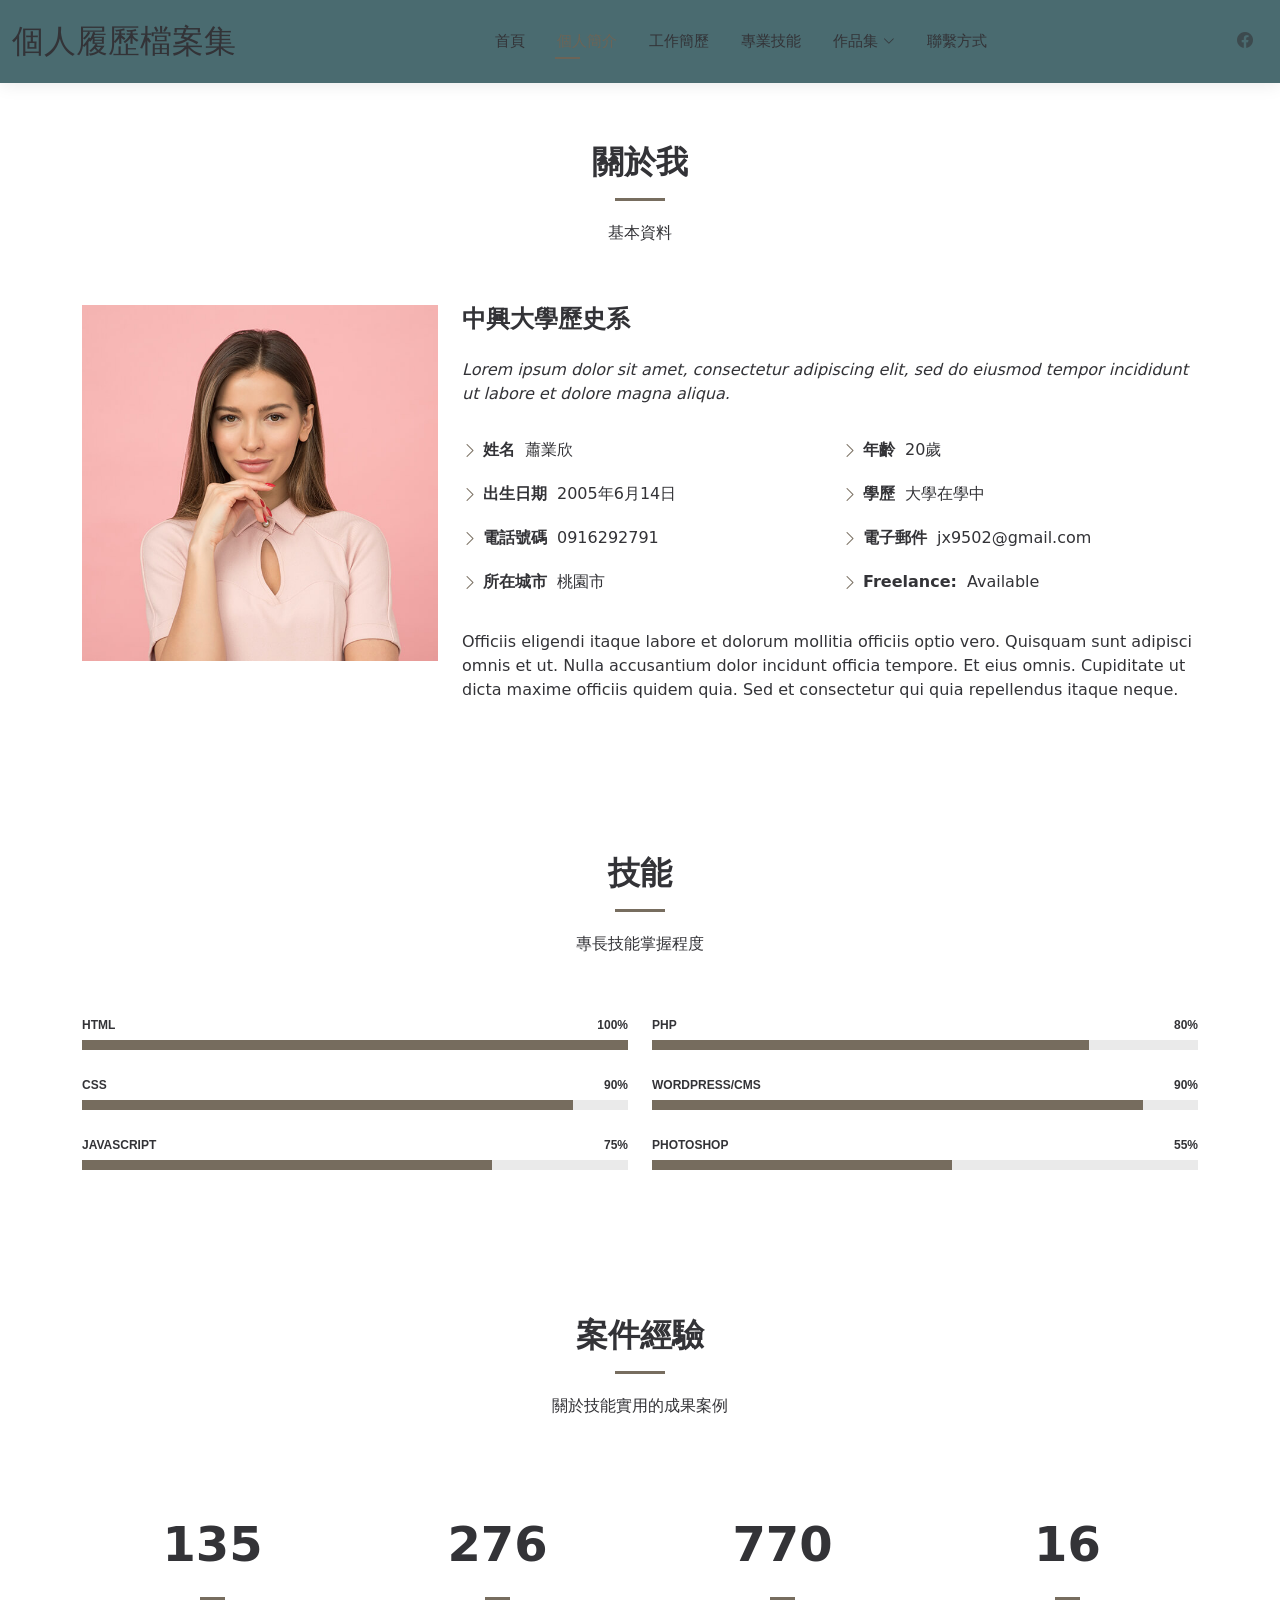
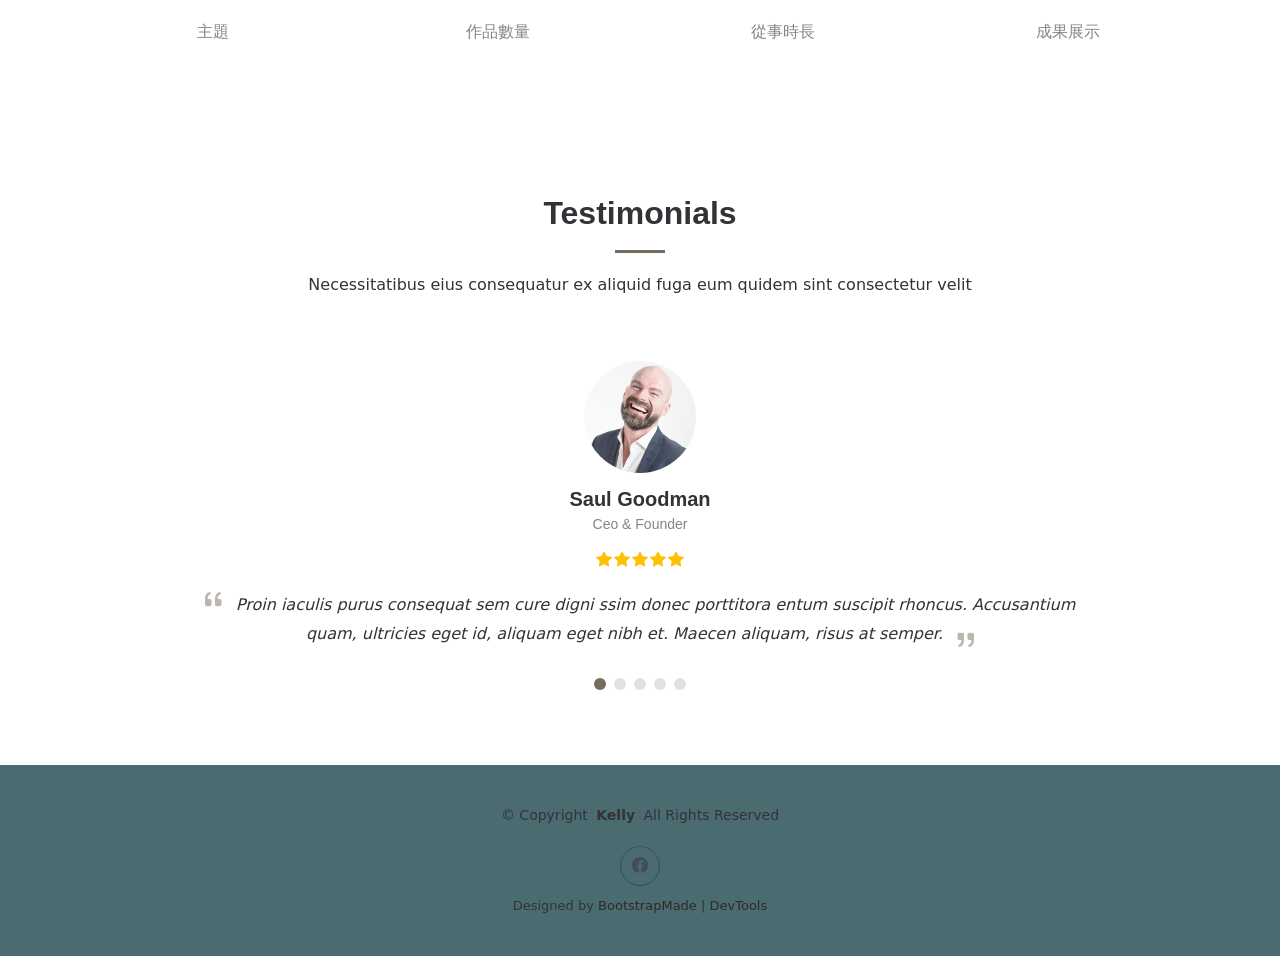
==== commit 869959df: "Add files via upload" ====
--- a/about.html
+++ b/about.html
@@ -4,7 +4,7 @@
 <head>
   <meta charset="utf-8">
   <meta content="width=device-width, initial-scale=1.0" name="viewport">
-  <title>About - Kelly Bootstrap Template</title>
+  <title>個人履歷檔案集</title>
   <meta name="description" content="">
   <meta name="keywords" content="">
 
@@ -53,22 +53,18 @@
           <li><a href="about.html" class="active">個人簡介</a></li>
           <li><a href="resume.html">工作簡歷</a></li>
           <li><a href="services.html">專業技能</a></li>
-          <!--<li><a href="portfolio.html">Portfolio</a></li>-->
-          <li class="dropdown"><a href="#"><span>作品集</span> <i class="bi bi-chevron-down toggle-dropdown"></i></a>
+          <li class="dropdown">
+            <a href="#"><span>作品集</span> <i class="bi bi-chevron-down toggle-dropdown"></i></a>
             <ul>
+              <li><a href="portfolio.html">生活紀錄</a></li>
               <li><a href="#">Dropdown 1</a></li>
               <li class="dropdown"><a href="#"><span>Deep Dropdown</span> <i class="bi bi-chevron-down toggle-dropdown"></i></a>
                 <ul>
                   <li><a href="#">Deep Dropdown 1</a></li>
                   <li><a href="#">Deep Dropdown 2</a></li>
-                  <li><a href="#">Deep Dropdown 3</a></li>
-                  <li><a href="#">Deep Dropdown 4</a></li>
-                  <li><a href="#">Deep Dropdown 5</a></li>
                 </ul>
               </li>
               <li><a href="#">Dropdown 2</a></li>
-              <li><a href="#">Dropdown 3</a></li>
-              <li><a href="#">Dropdown 4</a></li>
             </ul>
           </li>
           <li><a href="contact.html">聯繫方式</a></li>
@@ -90,8 +86,8 @@
 
       <!-- Section Title -->
       <div class="container section-title" data-aos="fade-up">
-        <h2>About</h2>
-        <p>Necessitatibus eius consequatur ex aliquid fuga eum quidem sint consectetur velit</p>
+        <h2>關於我</h2>
+        <p>基本資料</p>
       </div><!-- End Section Title -->
 
       <div class="container" data-aos="fade-up" data-aos-delay="100">
@@ -101,7 +97,7 @@
             <img src="assets/img/profile-img.jpg" class="img-fluid" alt="">
           </div>
           <div class="col-lg-8 content">
-            <h2>UI/UX Designer &amp; Web Developer.</h2>
+            <h2>中興大學歷史系</h2>
             <p class="fst-italic py-3">
               Lorem ipsum dolor sit amet, consectetur adipiscing elit, sed do eiusmod tempor incididunt ut labore et dolore
               magna aliqua.
@@ -109,17 +105,17 @@
             <div class="row">
               <div class="col-lg-6">
                 <ul>
-                  <li><i class="bi bi-chevron-right"></i> <strong>Birthday:</strong> <span>1 May 1995</span></li>
-                  <li><i class="bi bi-chevron-right"></i> <strong>Website:</strong> <span>www.example.com</span></li>
-                  <li><i class="bi bi-chevron-right"></i> <strong>Phone:</strong> <span>+123 456 7890</span></li>
-                  <li><i class="bi bi-chevron-right"></i> <strong>City:</strong> <span>New York, USA</span></li>
+                  <li><i class="bi bi-chevron-right"></i> <strong>姓名</strong> <span>蕭業欣</span></li>
+                  <li><i class="bi bi-chevron-right"></i> <strong>出生日期</strong> <span>2005年6月14日</span></li>
+                  <li><i class="bi bi-chevron-right"></i> <strong>電話號碼</strong> <span>0916292791</span></li>
+                  <li><i class="bi bi-chevron-right"></i> <strong>所在城市</strong> <span>桃園市</span></li>
                 </ul>
               </div>
               <div class="col-lg-6">
                 <ul>
-                  <li><i class="bi bi-chevron-right"></i> <strong>Age:</strong> <span>30</span></li>
-                  <li><i class="bi bi-chevron-right"></i> <strong>Degree:</strong> <span>Master</span></li>
-                  <li><i class="bi bi-chevron-right"></i> <strong>Email:</strong> <span>email@example.com</span></li>
+                  <li><i class="bi bi-chevron-right"></i> <strong>年齡</strong> <span>20歲</span></li>
+                  <li><i class="bi bi-chevron-right"></i> <strong>學歷</strong> <span>大學在學中</span></li>
+                  <li><i class="bi bi-chevron-right"></i> <strong>電子郵件</strong> <span>jx9502@gmail.com</span></li>
                   <li><i class="bi bi-chevron-right"></i> <strong>Freelance:</strong> <span>Available</span></li>
                 </ul>
               </div>
@@ -140,8 +136,8 @@
 
       <!-- Section Title -->
       <div class="container section-title" data-aos="fade-up">
-        <h2>Skills</h2>
-        <p>Necessitatibus eius consequatur ex aliquid fuga eum quidem sint consectetur velit</p>
+        <h2>技能</h2>
+        <p>專長技能掌握程度</p>
       </div><!-- End Section Title -->
 
       <div class="container" data-aos="fade-up" data-aos-delay="100">
@@ -209,8 +205,8 @@
 
       <!-- Section Title -->
       <div class="container section-title" data-aos="fade-up">
-        <h2>Facts</h2>
-        <p>Necessitatibus eius consequatur ex aliquid fuga eum quidem sint consectetur velit</p>
+        <h2>案件經驗</h2>
+        <p>關於技能實用的成果案例</p>
       </div><!-- End Section Title -->
 
       <div class="container" data-aos="fade-up" data-aos-delay="100">
@@ -220,28 +216,28 @@
           <div class="col-lg-3 col-md-6">
             <div class="stats-item text-center w-100 h-100">
               <span data-purecounter-start="0" data-purecounter-end="232" data-purecounter-duration="1" class="purecounter"></span>
-              <p>Clients</p>
+              <p>主題</p>
             </div>
           </div><!-- End Stats Item -->
 
           <div class="col-lg-3 col-md-6">
             <div class="stats-item text-center w-100 h-100">
               <span data-purecounter-start="0" data-purecounter-end="521" data-purecounter-duration="1" class="purecounter"></span>
-              <p>Projects</p>
+              <p>作品數量</p>
             </div>
           </div><!-- End Stats Item -->
 
           <div class="col-lg-3 col-md-6">
             <div class="stats-item text-center w-100 h-100">
               <span data-purecounter-start="0" data-purecounter-end="1453" data-purecounter-duration="1" class="purecounter"></span>
-              <p>Hours Of Support</p>
+              <p>從事時長</p>
             </div>
           </div><!-- End Stats Item -->
 
           <div class="col-lg-3 col-md-6">
             <div class="stats-item text-center w-100 h-100">
               <span data-purecounter-start="0" data-purecounter-end="32" data-purecounter-duration="1" class="purecounter"></span>
-              <p>Workers</p>
+              <p>成果展示</p>
             </div>
           </div><!-- End Stats Item -->
 
--- a/assets/css/main.css
+++ b/assets/css/main.css
@@ -40,7 +40,7 @@
 /* Color Presets - These classes override global colors when applied to any section or element, providing reuse of the sam color scheme. */
 
 .light-background {
-  --background-color: #6e7277;
+  --background-color: #4a6b70;
   --surface-color: #ffffff;
 }
 
@@ -407,7 +407,7 @@
   .navmenu a:hover,
   .navmenu .active,
   .navmenu .active:focus {
-    color: var(--nav-dropdown-hover-color);
+    color: #3d4a4e;
   }
 
   .navmenu .active i,
@@ -729,12 +729,12 @@
 .hero p {
   margin: 10px 0 0 0;
   font-size: 24px;
-  color: #fff;
+  color: #3d4a4e;
 }
 
 .hero .btn-get-started {
-  color: var(--contrast-color);
-  background: var(--accent-color);
+  color: #3d4a4e;
+  background: #8c8171;
   font-family: var(--heading-font);
   text-transform: uppercase;
   font-weight: 600;
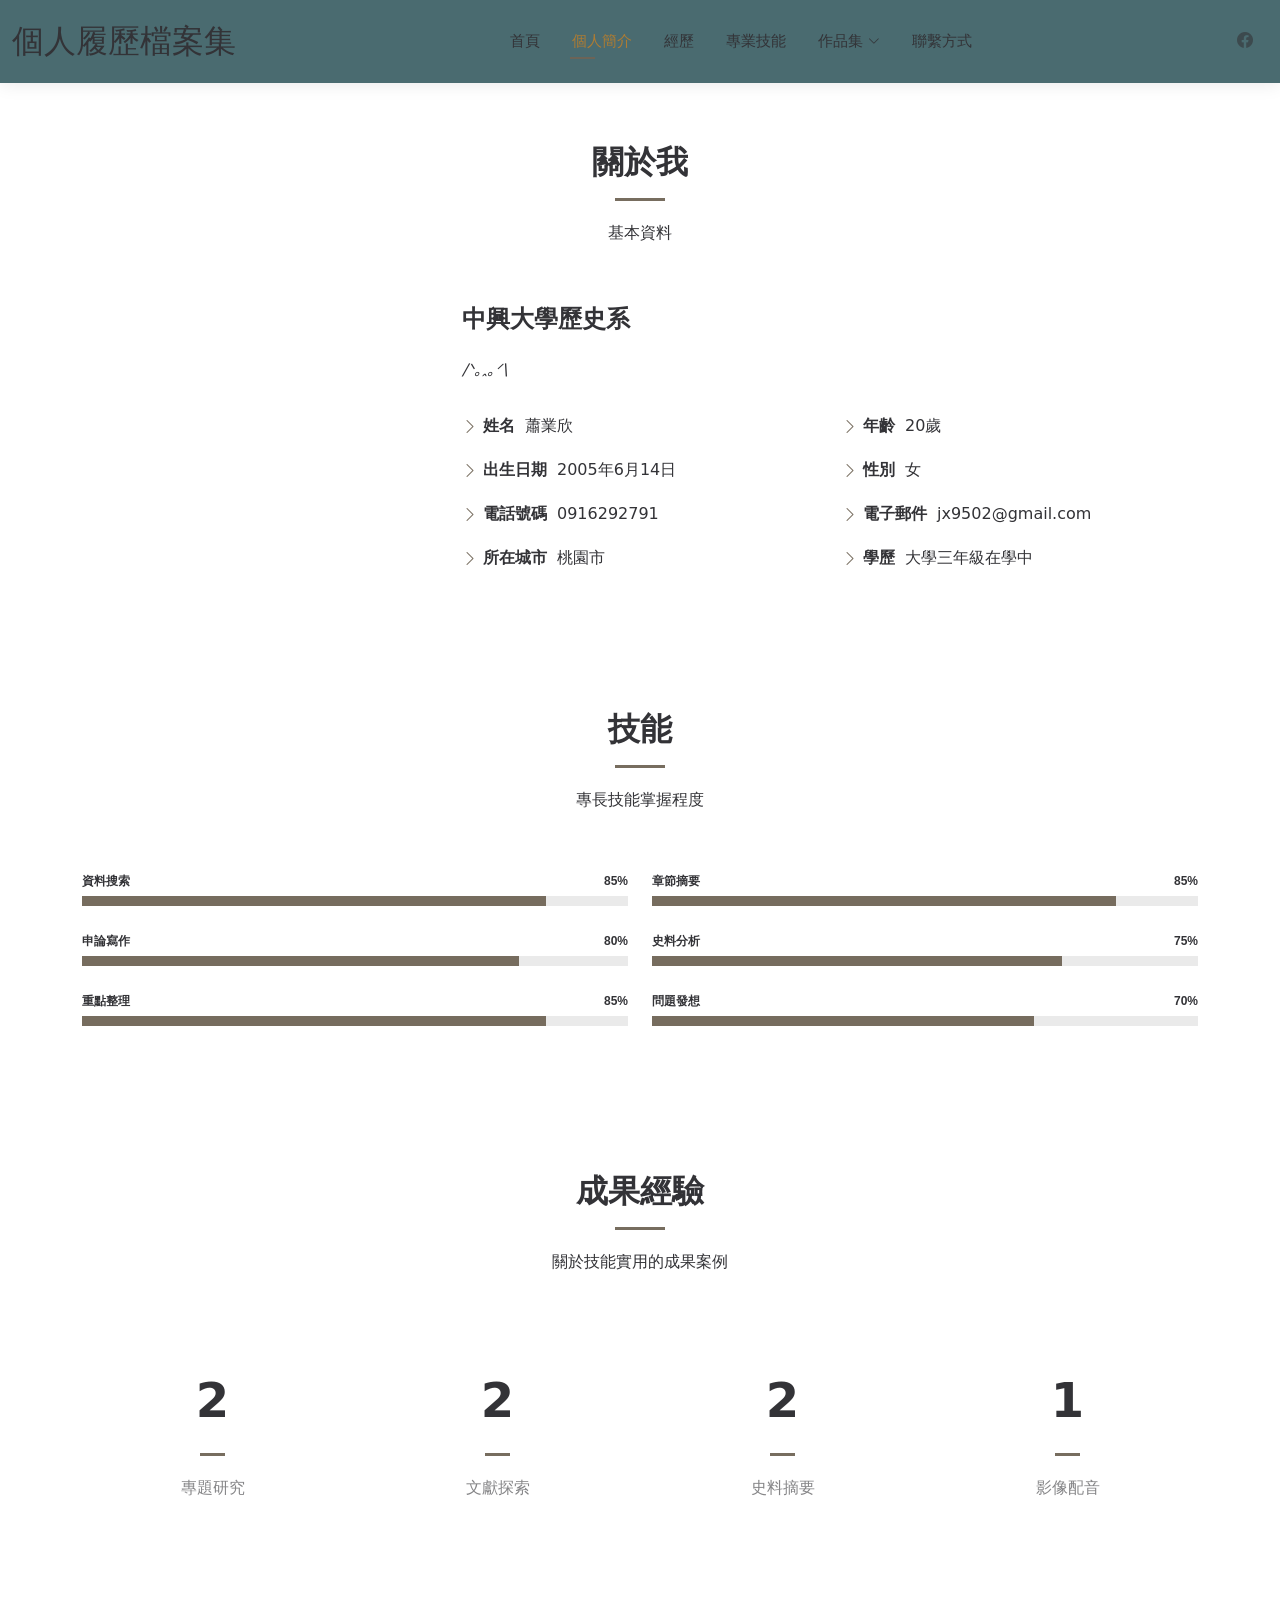
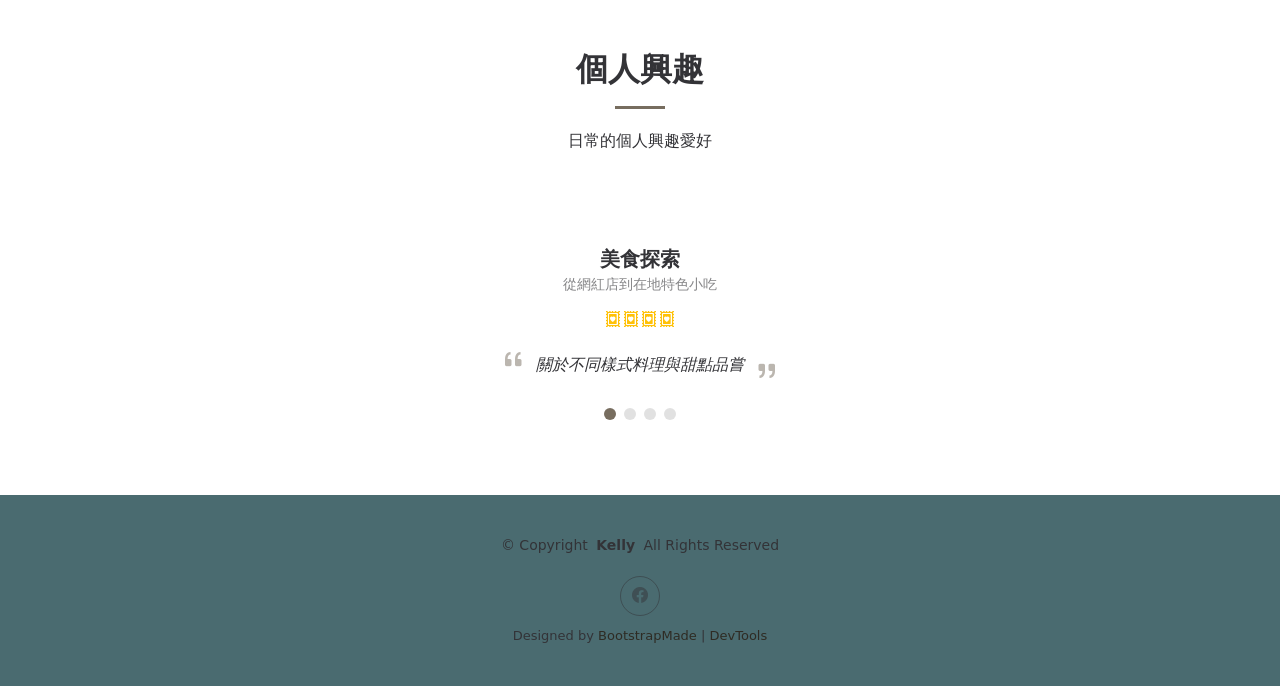
==== commit 3c3e0400: "Add files via upload" ====
--- a/about.html
+++ b/about.html
@@ -4,7 +4,7 @@
 <head>
   <meta charset="utf-8">
   <meta content="width=device-width, initial-scale=1.0" name="viewport">
-  <title>個人履歷檔案集</title>
+  <title>個人簡介-個人履歷檔案集</title>
   <meta name="description" content="">
   <meta name="keywords" content="">
 
@@ -51,20 +51,20 @@
         <ul>
           <li><a href="index.html">首頁</a></li>
           <li><a href="about.html" class="active">個人簡介</a></li>
-          <li><a href="resume.html">工作簡歷</a></li>
+          <li><a href="resume.html">經歷</a></li>
           <li><a href="services.html">專業技能</a></li>
           <li class="dropdown">
             <a href="#"><span>作品集</span> <i class="bi bi-chevron-down toggle-dropdown"></i></a>
             <ul>
               <li><a href="portfolio.html">生活紀錄</a></li>
-              <li><a href="#">Dropdown 1</a></li>
+              <!--<li><a href="#">Dropdown 1</a></li>
               <li class="dropdown"><a href="#"><span>Deep Dropdown</span> <i class="bi bi-chevron-down toggle-dropdown"></i></a>
                 <ul>
                   <li><a href="#">Deep Dropdown 1</a></li>
                   <li><a href="#">Deep Dropdown 2</a></li>
                 </ul>
               </li>
-              <li><a href="#">Dropdown 2</a></li>
+              <li><a href="#">Dropdown 2</a></li>-->
             </ul>
           </li>
           <li><a href="contact.html">聯繫方式</a></li>
@@ -94,13 +94,12 @@
 
         <div class="row gy-4 justify-content-center">
           <div class="col-lg-4">
-            <img src="assets/img/profile-img.jpg" class="img-fluid" alt="">
+            <img src="assets/img/profile-img.webp" class="img-fluid" alt="">
           </div>
           <div class="col-lg-8 content">
             <h2>中興大學歷史系</h2>
             <p class="fst-italic py-3">
-              Lorem ipsum dolor sit amet, consectetur adipiscing elit, sed do eiusmod tempor incididunt ut labore et dolore
-              magna aliqua.
+              /ᐠ｡ꞈ｡ᐟ\
             </p>
             <div class="row">
               <div class="col-lg-6">
@@ -114,16 +113,16 @@
               <div class="col-lg-6">
                 <ul>
                   <li><i class="bi bi-chevron-right"></i> <strong>年齡</strong> <span>20歲</span></li>
-                  <li><i class="bi bi-chevron-right"></i> <strong>學歷</strong> <span>大學在學中</span></li>
+                  <li><i class="bi bi-chevron-right"></i> <strong>性別</strong> <span>女</span></li>
                   <li><i class="bi bi-chevron-right"></i> <strong>電子郵件</strong> <span>jx9502@gmail.com</span></li>
-                  <li><i class="bi bi-chevron-right"></i> <strong>Freelance:</strong> <span>Available</span></li>
+                  <li><i class="bi bi-chevron-right"></i> <strong>學歷</strong> <span>大學三年級在學中</span></li>
                 </ul>
               </div>
             </div>
-            <p class="py-3">
+            <!--<p class="py-3">
               Officiis eligendi itaque labore et dolorum mollitia officiis optio vero. Quisquam sunt adipisci omnis et ut. Nulla accusantium dolor incidunt officia tempore. Et eius omnis.
               Cupiditate ut dicta maxime officiis quidem quia. Sed et consectetur qui quia repellendus itaque neque.
-            </p>
+            </p>-->
           </div>
         </div>
 
@@ -147,48 +146,48 @@
           <div class="col-lg-6">
 
             <div class="progress">
-              <span class="skill"><span>HTML</span> <i class="val">100%</i></span>
-              <div class="progress-bar-wrap">
-                <div class="progress-bar" role="progressbar" aria-valuenow="100" aria-valuemin="0" aria-valuemax="100"></div>
-              </div>
-            </div><!-- End Skills Item -->
-
-            <div class="progress">
-              <span class="skill"><span>CSS</span> <i class="val">90%</i></span>
-              <div class="progress-bar-wrap">
-                <div class="progress-bar" role="progressbar" aria-valuenow="90" aria-valuemin="0" aria-valuemax="100"></div>
-              </div>
-            </div><!-- End Skills Item -->
-
-            <div class="progress">
-              <span class="skill"><span>JavaScript</span> <i class="val">75%</i></span>
+              <span class="skill"><span>資料搜索</span> <i class="val">85%</i></span>
+              <div class="progress-bar-wrap">
+                <div class="progress-bar" role="progressbar" aria-valuenow="85" aria-valuemin="0" aria-valuemax="100"></div>
+              </div>
+            </div><!-- End Skills Item -->
+
+            <div class="progress">
+              <span class="skill"><span>申論寫作</span> <i class="val">80%</i></span>
+              <div class="progress-bar-wrap">
+                <div class="progress-bar" role="progressbar" aria-valuenow="80" aria-valuemin="0" aria-valuemax="100"></div>
+              </div>
+            </div><!-- End Skills Item -->
+
+            <div class="progress">
+              <span class="skill"><span>重點整理</span> <i class="val">85%</i></span>
+              <div class="progress-bar-wrap">
+                <div class="progress-bar" role="progressbar" aria-valuenow="85" aria-valuemin="0" aria-valuemax="100"></div>
+              </div>
+            </div><!-- End Skills Item -->
+
+          </div>
+
+          <div class="col-lg-6">
+
+            <div class="progress">
+              <span class="skill"><span>章節摘要</span> <i class="val">85%</i></span>
+              <div class="progress-bar-wrap">
+                <div class="progress-bar" role="progressbar" aria-valuenow="85" aria-valuemin="0" aria-valuemax="100"></div>
+              </div>
+            </div><!-- End Skills Item -->
+
+            <div class="progress">
+              <span class="skill"><span>史料分析</span> <i class="val">75%</i></span>
               <div class="progress-bar-wrap">
                 <div class="progress-bar" role="progressbar" aria-valuenow="75" aria-valuemin="0" aria-valuemax="100"></div>
               </div>
             </div><!-- End Skills Item -->
 
-          </div>
-
-          <div class="col-lg-6">
-
-            <div class="progress">
-              <span class="skill"><span>PHP</span> <i class="val">80%</i></span>
-              <div class="progress-bar-wrap">
-                <div class="progress-bar" role="progressbar" aria-valuenow="80" aria-valuemin="0" aria-valuemax="100"></div>
-              </div>
-            </div><!-- End Skills Item -->
-
-            <div class="progress">
-              <span class="skill"><span>WordPress/CMS</span> <i class="val">90%</i></span>
-              <div class="progress-bar-wrap">
-                <div class="progress-bar" role="progressbar" aria-valuenow="90" aria-valuemin="0" aria-valuemax="100"></div>
-              </div>
-            </div><!-- End Skills Item -->
-
-            <div class="progress">
-              <span class="skill"><span>Photoshop</span> <i class="val">55%</i></span>
-              <div class="progress-bar-wrap">
-                <div class="progress-bar" role="progressbar" aria-valuenow="55" aria-valuemin="0" aria-valuemax="100"></div>
+            <div class="progress">
+              <span class="skill"><span>問題發想</span> <i class="val">70%</i></span>
+              <div class="progress-bar-wrap">
+                <div class="progress-bar" role="progressbar" aria-valuenow="70" aria-valuemin="0" aria-valuemax="100"></div>
               </div>
             </div><!-- End Skills Item -->
 
@@ -205,7 +204,7 @@
 
       <!-- Section Title -->
       <div class="container section-title" data-aos="fade-up">
-        <h2>案件經驗</h2>
+        <h2>成果經驗</h2>
         <p>關於技能實用的成果案例</p>
       </div><!-- End Section Title -->
 
@@ -215,29 +214,29 @@
 
           <div class="col-lg-3 col-md-6">
             <div class="stats-item text-center w-100 h-100">
-              <span data-purecounter-start="0" data-purecounter-end="232" data-purecounter-duration="1" class="purecounter"></span>
-              <p>主題</p>
+              <span data-purecounter-start="0" data-purecounter-end="4" data-purecounter-duration="1" class="purecounter"></span>
+              <p>專題研究</p>
             </div>
           </div><!-- End Stats Item -->
 
           <div class="col-lg-3 col-md-6">
             <div class="stats-item text-center w-100 h-100">
-              <span data-purecounter-start="0" data-purecounter-end="521" data-purecounter-duration="1" class="purecounter"></span>
-              <p>作品數量</p>
+              <span data-purecounter-start="0" data-purecounter-end="4" data-purecounter-duration="1" class="purecounter"></span>
+              <p>文獻探索</p>
             </div>
           </div><!-- End Stats Item -->
 
           <div class="col-lg-3 col-md-6">
             <div class="stats-item text-center w-100 h-100">
-              <span data-purecounter-start="0" data-purecounter-end="1453" data-purecounter-duration="1" class="purecounter"></span>
-              <p>從事時長</p>
+              <span data-purecounter-start="0" data-purecounter-end="3" data-purecounter-duration="1" class="purecounter"></span>
+              <p>史料摘要</p>
             </div>
           </div><!-- End Stats Item -->
 
           <div class="col-lg-3 col-md-6">
             <div class="stats-item text-center w-100 h-100">
-              <span data-purecounter-start="0" data-purecounter-end="32" data-purecounter-duration="1" class="purecounter"></span>
-              <p>成果展示</p>
+              <span data-purecounter-start="0" data-purecounter-end="2" data-purecounter-duration="1" class="purecounter"></span>
+              <p>影像配音</p>
             </div>
           </div><!-- End Stats Item -->
 
@@ -252,8 +251,8 @@
 
       <!-- Section Title -->
       <div class="container section-title" data-aos="fade-up">
-        <h2>Testimonials</h2>
-        <p>Necessitatibus eius consequatur ex aliquid fuga eum quidem sint consectetur velit</p>
+        <h2>個人興趣</h2>
+        <p>日常的個人興趣愛好</p>
       </div><!-- End Section Title -->
 
       <div class="container" data-aos="fade-up" data-aos-delay="100">
@@ -278,15 +277,15 @@
 
             <div class="swiper-slide">
               <div class="testimonial-item">
-                <img src="assets/img/testimonials/testimonials-1.jpg" class="testimonial-img" alt="">
-                <h3>Saul Goodman</h3>
-                <h4>Ceo &amp; Founder</h4>
+                <img src="assets/img/testimonials/testimonials-1.webp" class="testimonial-img" alt="">
+                <h3>美食探索</h3>
+                <h4>從網紅店到在地特色小吃</h4>
                 <div class="stars">
-                  <i class="bi bi-star-fill"></i><i class="bi bi-star-fill"></i><i class="bi bi-star-fill"></i><i class="bi bi-star-fill"></i><i class="bi bi-star-fill"></i>
+                  <i class="bi bi-postage-heart-fill"></i><i class="bi bi-postage-heart-fill"></i><i class="bi bi-postage-heart-fill"></i><i class="bi bi-postage-heart-fill"></i>
                 </div>
                 <p>
                   <i class="bi bi-quote quote-icon-left"></i>
-                  <span>Proin iaculis purus consequat sem cure digni ssim donec porttitora entum suscipit rhoncus. Accusantium quam, ultricies eget id, aliquam eget nibh et. Maecen aliquam, risus at semper.</span>
+                  <span>關於不同樣式料理與甜點品嘗</span>
                   <i class="bi bi-quote quote-icon-right"></i>
                 </p>
               </div>
@@ -294,15 +293,15 @@
 
             <div class="swiper-slide">
               <div class="testimonial-item">
-                <img src="assets/img/testimonials/testimonials-2.jpg" class="testimonial-img" alt="">
-                <h3>Sara Wilsson</h3>
-                <h4>Designer</h4>
+                <img src="assets/img/testimonials/testimonials-2.webp" class="testimonial-img" alt="">
+                <h3>展覽欣賞</h3>
+                <h4>畫作與歷史等藝文活動</h4>
                 <div class="stars">
-                  <i class="bi bi-star-fill"></i><i class="bi bi-star-fill"></i><i class="bi bi-star-fill"></i><i class="bi bi-star-fill"></i><i class="bi bi-star-fill"></i>
+                  <i class="bi bi-postage-heart-fill"></i><i class="bi bi-postage-heart-fill"></i><i class="bi bi-postage-heart-fill"></i>
                 </div>
                 <p>
                   <i class="bi bi-quote quote-icon-left"></i>
-                  <span>Export tempor illum tamen malis malis eram quae irure esse labore quem cillum quid cillum eram malis quorum velit fore eram velit sunt aliqua noster fugiat irure amet legam anim culpa.</span>
+                  <span>藉由欣賞展覽進入不同空間與文化體驗</span>
                   <i class="bi bi-quote quote-icon-right"></i>
                 </p>
               </div>
@@ -310,15 +309,15 @@
 
             <div class="swiper-slide">
               <div class="testimonial-item">
-                <img src="assets/img/testimonials/testimonials-3.jpg" class="testimonial-img" alt="">
-                <h3>Jena Karlis</h3>
-                <h4>Store Owner</h4>
+                <img src="assets/img/testimonials/testimonials-3.webp" class="testimonial-img" alt="">
+                <h3>觀賞演出</h3>
+                <h4>電影、演唱會與音樂劇觀賞</h4>
                 <div class="stars">
-                  <i class="bi bi-star-fill"></i><i class="bi bi-star-fill"></i><i class="bi bi-star-fill"></i><i class="bi bi-star-fill"></i><i class="bi bi-star-fill"></i>
+                  <i class="bi bi-postage-heart-fill"></i><i class="bi bi-postage-heart-fill"></i><i class="bi bi-postage-heart-fill"></i><i class="bi bi-postage-heart-fill"></i>
                 </div>
                 <p>
                   <i class="bi bi-quote quote-icon-left"></i>
-                  <span>Enim nisi quem export duis labore cillum quae magna enim sint quorum nulla quem veniam duis minim tempor labore quem eram duis noster aute amet eram fore quis sint minim.</span>
+                  <span>感受音樂的氛圍與震撼</span>
                   <i class="bi bi-quote quote-icon-right"></i>
                 </p>
               </div>
@@ -326,31 +325,15 @@
 
             <div class="swiper-slide">
               <div class="testimonial-item">
-                <img src="assets/img/testimonials/testimonials-4.jpg" class="testimonial-img" alt="">
-                <h3>Matt Brandon</h3>
-                <h4>Freelancer</h4>
+                <img src="assets/img/testimonials/testimonials-4.webp" class="testimonial-img" alt="">
+                <h3>體育賽事</h3>
+                <h4>感受賽事的情緒起伏與策略運用</h4>
                 <div class="stars">
-                  <i class="bi bi-star-fill"></i><i class="bi bi-star-fill"></i><i class="bi bi-star-fill"></i><i class="bi bi-star-fill"></i><i class="bi bi-star-fill"></i>
+                  <i class="bi bi-postage-heart-fill"></i><i class="bi bi-postage-heart-fill"></i><i class="bi bi-postage-heart-fill"></i><i class="bi bi-postage-heart-fill"></i><i class="bi bi-postage-heart-fill"></i>
                 </div>
                 <p>
                   <i class="bi bi-quote quote-icon-left"></i>
-                  <span>Fugiat enim eram quae cillum dolore dolor amet nulla culpa multos export minim fugiat minim velit minim dolor enim duis veniam ipsum anim magna sunt elit fore quem dolore labore illum veniam.</span>
-                  <i class="bi bi-quote quote-icon-right"></i>
-                </p>
-              </div>
-            </div><!-- End testimonial item -->
-
-            <div class="swiper-slide">
-              <div class="testimonial-item">
-                <img src="assets/img/testimonials/testimonials-5.jpg" class="testimonial-img" alt="">
-                <h3>John Larson</h3>
-                <h4>Entrepreneur</h4>
-                <div class="stars">
-                  <i class="bi bi-star-fill"></i><i class="bi bi-star-fill"></i><i class="bi bi-star-fill"></i><i class="bi bi-star-fill"></i><i class="bi bi-star-fill"></i>
-                </div>
-                <p>
-                  <i class="bi bi-quote quote-icon-left"></i>
-                  <span>Quis quorum aliqua sint quem legam fore sunt eram irure aliqua veniam tempor noster veniam enim culpa labore duis sunt culpa nulla illum cillum fugiat legam esse veniam culpa fore nisi cillum quid.</span>
+                  <span>在觀看賽事中理解策略運用分析及勝利或失敗的感知</span>
                   <i class="bi bi-quote quote-icon-right"></i>
                 </p>
               </div>
--- a/assets/css/main.css
+++ b/assets/css/main.css
@@ -89,14 +89,14 @@
 
 /* PHP Email Form Messages
 ------------------------------*/
-.php-email-form .error-message {
-  display: none;
-  background: #df1529;
-  color: #ffffff;
-  text-align: left;
-  padding: 15px;
-  margin-bottom: 24px;
-  font-weight: 600;
+.php-email-form .error-message {display: none !important;
+  visibility: hidden !important; /* 隱藏元素 */
+  opacity: 0 !important;          /* 變成完全透明 */
+  height: 0 !important;           /* 高度歸零 */
+  padding: 0 !important;          /* 內邊距歸零（消滅紅色大區塊） */
+  margin: 0 !important;           /* 外邊距歸零 */
+  border: none !important;        /* 拔掉任何邊框 */
+  font-size: 0 !important;        /* 字體縮小到不見 */
 }
 
 .php-email-form .sent-message {
@@ -108,6 +108,7 @@
   margin-bottom: 24px;
   font-weight: 600;
 }
+
 
 .php-email-form .loading {
   display: none;
@@ -277,7 +278,7 @@
   .navmenu li:hover>a,
   .navmenu .active,
   .navmenu .active:focus {
-    color: var(--nav-hover-color);
+    color: #af7c32;
   }
 
   .navmenu .dropdown ul {
@@ -734,7 +735,7 @@
 
 .hero .btn-get-started {
   color: #3d4a4e;
-  background: #8c8171;
+  background: #af7c32;
   font-family: var(--heading-font);
   text-transform: uppercase;
   font-weight: 600;
